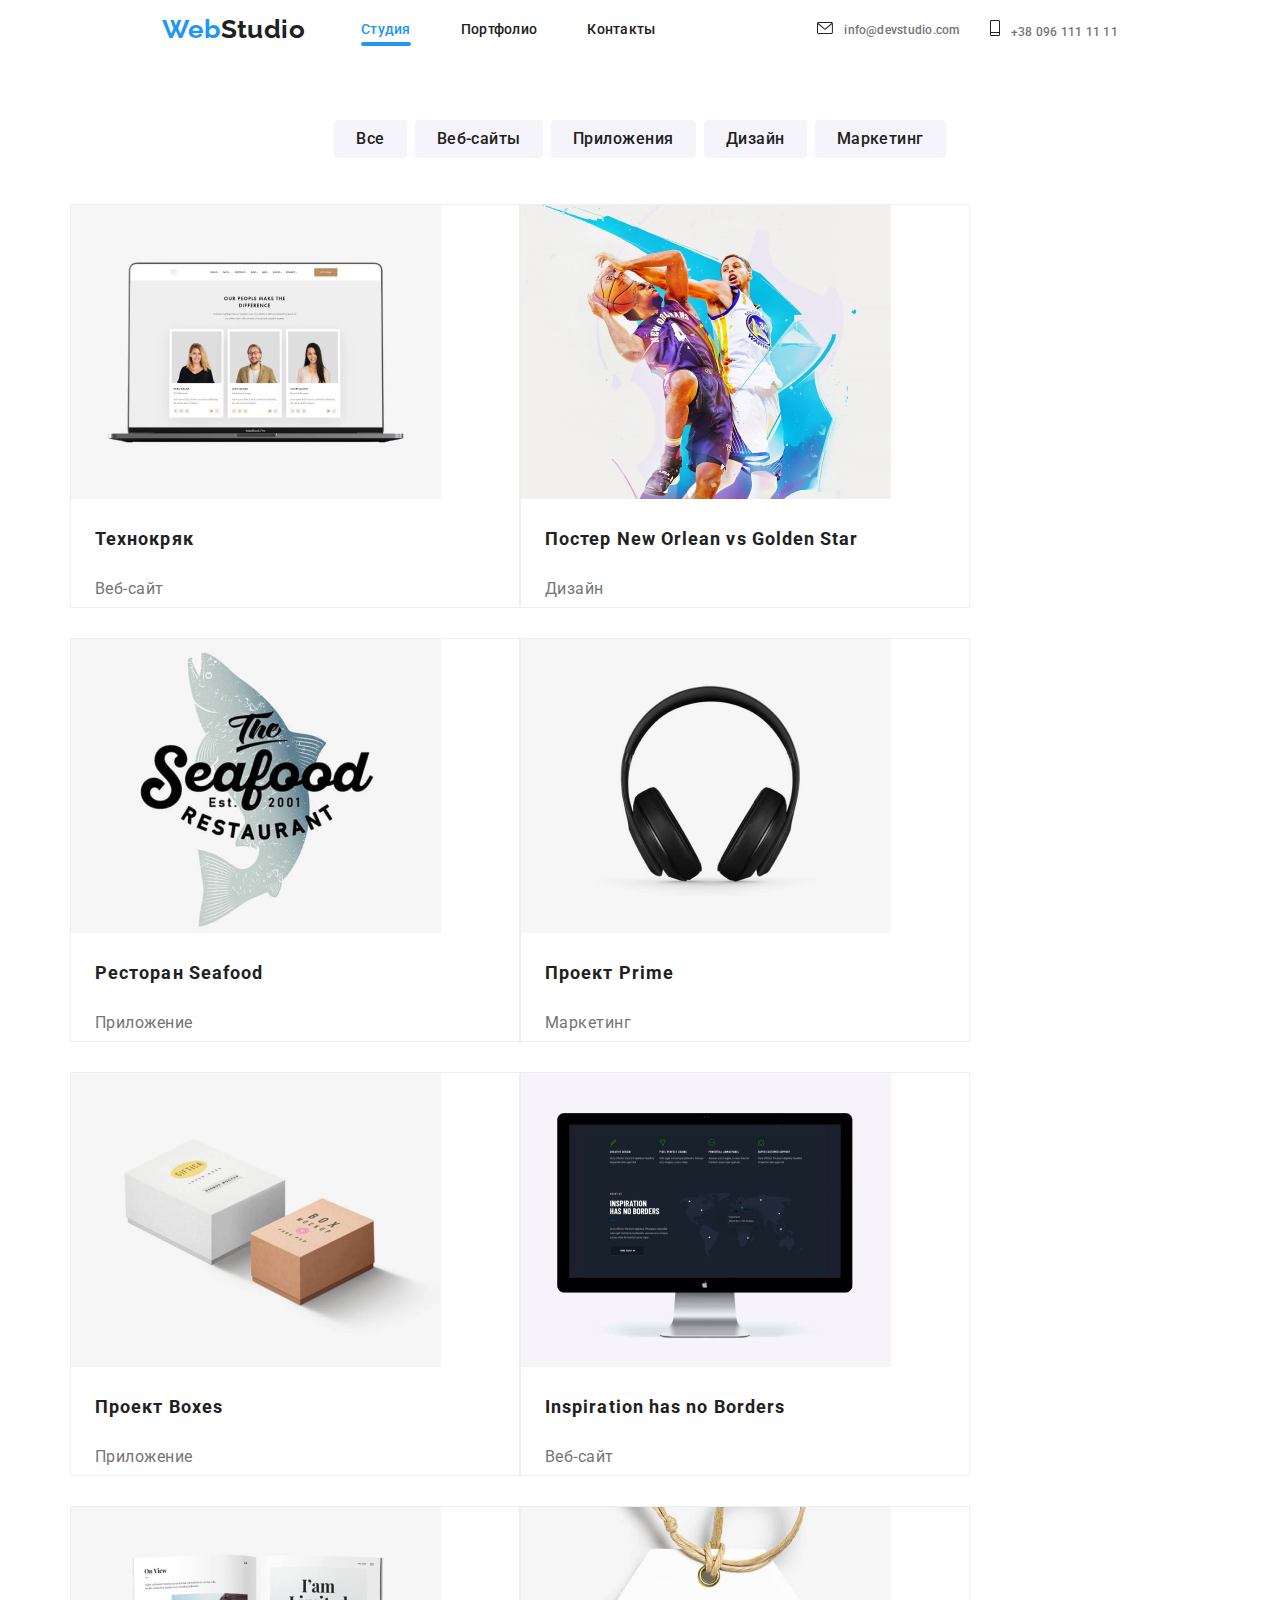
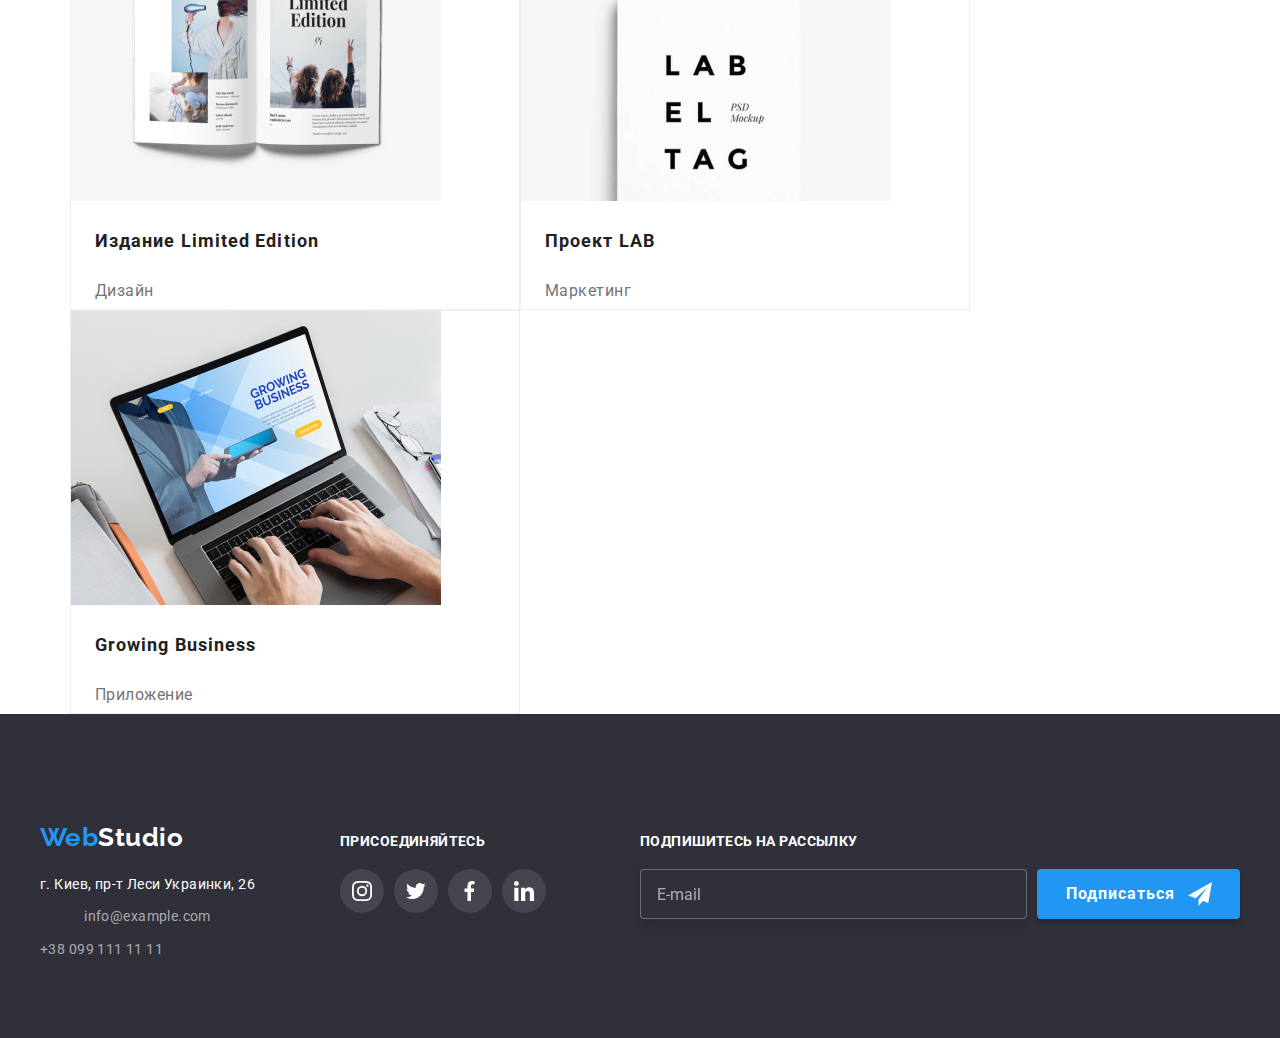
==== portfolio.html @ c0174390 "портф" ====
<!DOCTYPE html>
<html lang="ru">
  <head>
    <meta charset="UTF-8" />
    <meta name="viewport" content="width=device-width, initial-scale=1.0" />
    <link
      href="https://fonts.googleapis.com/css2?family=Raleway:wght@400;700&family=Roboto:wght@400;500;700;900&display=swap"
      rel="stylesheet"
    />
    <link
      rel="stylesheet"
      href="https://cdnjs.cloudflare.com/ajax/libs/modern-normalize/1.0.0/modern-normalize.min.css"
      integrity="sha512-ISS7cAi1PEhQ8jnbJpJZMd29NlhNj4AWYyLOSp2CE/CsHxTCu+r+t0D2yoJudVrd0/8fTVPUVDzY5Tvli75u/g=="
      crossorigin="anonymous"
    />
   
    <title>Document</title>
    <link rel="stylesheet" href="https://cdnjs.cloudflare.com/ajax/libs/modern-normalize/1.0.0/modern-normalize.min.css">
    <link rel="stylesheet" href="./sass/main.css">
  </head>

  <body class="body">
    <header class="page-header">
      
         <a href="./index.html" class="logo"
              ><span class="blue">Web</span>Studio</a
            >
            <button
      type="button"
      class="burger-btn"
      aria-expanded="false"
     aria-controls="menu-container"
      data-menu-button
    >
      <svg
        class="burger-btn"
        width="40"
        height="40"
        aria-label="Переключатель мобильного меню"
      >
        <use class="mini-cross" width="19" height="19" href="./images/symbol-defs33.svg#icon-close_24px"></use>
        <use class="mini-menu" href="./images/symbol-defs33.svg#icon-menu_40px"></use>
      </svg>
    </button>
            <div class="menu-container" id="menu-container" data-menu>
          <nav class="main-nav">
           
            <ul class="site-nav list">
              <li class="item">
                <a href="./index.html" class="current">Студия</a>
              </li>
              <li class="item">
                <a href="./portfolio.html">Портфолио</a>
              </li>
              <li class="item">
                <a href="#">Контакты</a>
              </li>
            </ul>
         

          


          </nav>
            <div class="contacts">
              <a href="mailto:info@devstudio.com" class="envelope-link">
                <svg width="16" height="12" class="envelope-picture">
                  <use
                    href="./images/symbol-defs.svg#icon-envelopehover--"
                  ></use>
                </svg>
                info@devstudio.com
              </a>

              <a href="tel:+380961111111" class="phone-link">
                <svg width="10" height="16" class="phone-picture">
                  <use href="./images/symbol-defs.svg#icon-Vector"></use>
                </svg>
                +38 096 111 11 11</a>
            
         
        </div>
      
     
    </header>


    <main>
      <section class="menu container">
        
          <ul class="filter-list">
            <li class="filter-item">
              <button class="button-p">Все</button>
            </li>
            <li class="filter-item">
              <button class="button-p">Веб-сайты</button>
            </li>
            <li class="filter-item">
              <button class="button-p">Приложения</button>
            </li>
            <li class="filter-item">
              <button class="button-p">Дизайн</button>
            </li>
            <li class="filter-item">
              <button class="button-p">Маркетинг</button>
            </li>
          </ul>

          <ul class="list">
            <li class="flex-element">
           
            

              <a href="#" class="posters" >

                <div class="thumb">
                  
                  <img
                  src="./images/img11.jpg"
                  alt="Ноутбук"
                  width="370"
                  height="294" >
              


                    <p class="tehno-text">Технокряк это современная площадка распространения коронавируса. Компании используют эту платформу для цифрового шпионажа и атак на защищённые сервера конкурентов.
                  </p>

               </div>

                <h3 class="names">Технокряк</h3>
                <p class="text">Веб-сайт</p>
              </a>
            </li>
      
            <li class="flex-element">
              <a href="#" class="posters"
                ><div class="thumb">
                  
                  <img
                  src="./images/img(2).jpg"
                  alt="Ноутбук"
                  width="370"
                  height="294" >
              


                    <p class="tehno-text">Технокряк это современная площадка распространения коронавируса. Компании используют эту платформу для цифрового шпионажа и атак на защищённые сервера конкурентов.
                  </p>

               </div>

                <h3 class="names">Постер New Orlean vs Golden Star</h3>
                <p class="text">Дизайн</p></a
              >
            </li>

            <li class="flex-element">
              <a href="#" class="posters"
                ><div class="thumb">
                  
                  <img
                  src="./images/img(1).jpg"
                  alt="Ноутбук"
                  width="370"
                  height="294" >
              


                    <p class="tehno-text">Технокряк это современная площадка распространения коронавируса. Компании используют эту платформу для цифрового шпионажа и атак на защищённые сервера конкурентов.
                  </p>

               </div>
                <h3 class="names">Ресторан Seafood</h3>
                <p class="text">Приложение</p></a
              >
            </li>

            <li class="flex-element">
              <a href="#" class="posters"
                ><div class="thumb">
                  
                  <img
                  src="./images/img(3).jpg"
                  alt="Ноутбук"
                  width="370"
                  height="294" >
              


                    <p class="tehno-text">Технокряк это современная площадка распространения коронавируса. Компании используют эту платформу для цифрового шпионажа и атак на защищённые сервера конкурентов.
                  </p>

               </div>
                <h3 class="names">Проект Prime</h3>
                <p class="text">Маркетинг</p></a
              >
            </li>

            <li class="flex-element">
              <a href="#" class="posters"
                ><div class="thumb">
                  
                  <img
                  src="./images/img(4).jpg"
                  alt="Ноутбук"
                  width="370"
                  height="294" >
              


                    <p class="tehno-text">Технокряк это современная площадка распространения коронавируса. Компании используют эту платформу для цифрового шпионажа и атак на защищённые сервера конкурентов.
                  </p>

               </div>
                <h3 class="names">Проект Boxes</h3>
                <p class="text">Приложение</p></a
              >
            </li>

            <li class="flex-element">
              <a href="#" class="posters"
                ><div class="thumb">
                  
                  <img
                  src="./images/img(5).jpg"
                  alt="Ноутбук"
                  width="370"
                  height="294" >
              


                    <p class="tehno-text">Технокряк это современная площадка распространения коронавируса. Компании используют эту платформу для цифрового шпионажа и атак на защищённые сервера конкурентов.
                  </p>

               </div>
                <h3 class="names">Inspiration has no Borders</h3>
                <p class="text">Веб-сайт</p></a
              >
            </li>

            <li class="flex-element">
              <a href="#" class="posters"
                ><div class="thumb">
                  
                  <img
                  src="./images/img(6).jpg"
                  alt="Ноутбук"
                  width="370"
                  height="294" >
              


                    <p class="tehno-text">Технокряк это современная площадка распространения коронавируса. Компании используют эту платформу для цифрового шпионажа и атак на защищённые сервера конкурентов.
                  </p>

               </div>
                <h3 class="names">Издание Limited Edition</h3>
                <p class="text">Дизайн</p></a
              >
            </li>

            <li class="flex-element">
              <a href="#" class="posters"
                ><div class="thumb">
                  
                  <img
                  src="./images/img(7).jpg"
                  alt="Ноутбук"
                  width="370"
                  height="294" >
              


                    <p class="tehno-text">Технокряк это современная площадка распространения коронавируса. Компании используют эту платформу для цифрового шпионажа и атак на защищённые сервера конкурентов.
                  </p>

               </div>
                <h3 class="names">Проект LAB</h3>
                <p class="text">Маркетинг</p></a
              >
            </li>

            <li class="flex-element">
              <a href="#" class="posters">
                <div class="thumb">
                  
                  <img
                  src="./images/img(8).jpg"
                  alt="Ноутбук"
                  width="370"
                  height="294" >
              


                    <p class="tehno-text">Технокряк это современная площадка распространения коронавируса. Компании используют эту платформу для цифрового шпионажа и атак на защищённые сервера конкурентов.
                  </p>

               </div>
                <h3 class="names">Growing Business</h3>
                <p class="text">Приложение</p></a
              >
            </li>
          </ul>
       
      </section>
     
    </main>

    <footer class="footer">
      <div class="container-footer">
        <div class="kolonky">
          <div class="footer-box">
            <a href="./index.html" class="logo-footer"
              ><span class="blue">Web</span
              ><span class="white">Studio</span></a
            >
            <address class="address">
              <ul class="footer-list">
                <li>
                  <a href="#" class="link-a">г. Киев, пр-т Леси Украинки, 26</a>
                </li>
                <li>
                  <a href="mailto:info@example.com" class="link"
                    >info@example.com</a
                  >
                </li>
                <li>
                  <a href="tel:+380991111111" class="footer-link"
                    >+38 099 111 11 11</a
                  >
                </li>
              </ul>
            </address>
          </div>
          <div class="spysok">
            <h3 class="footer-title">присоединяйтесь</h3>
            <ul class="footer-media-list">
              <li class="footer-social">
                <a href="#" class="footer-social-link"
                  ><svg width="20" height="20" class="footer-media-picture">
                    <use
                      href="./images/symbol-defs.svg#icon-instagram2"
                    ></use></svg
                ></a>
              </li>
              <li class="footer-social">
                <a href="#" class="footer-social-link"
                  ><svg width="20" height="20" class="footer-media-picture">
                    <use
                      href="./images/symbol-defs.svg#icon-Vector5"
                    ></use></svg
                ></a>
              </li>
              <li class="footer-social">
                <a href="#" class="footer-social-link"
                  ><svg width="20" height="20" class="footer-media-picture">
                    <use
                      href="./images/symbol-defs.svg#icon-Vector4"
                    ></use></svg
                ></a>
              </li>
              <li class="footer-social">
                <a href="#" class="footer-social-link"
                  ><svg width="20" height="20" class="footer-media-picture">
                    <use
                      href="./images/symbol-defs.svg#icon-linkedin1"
                    ></use></svg
                ></a>
              </li>
            </ul>
          </div>

          <div class="third-col">
            <h3 class="footer-form-title">Подпишитесь на рассылку</h3>
            <form class="footer-form">
              <div class="footer-f">
                <label for="mail"></label>
                <input
                  type="email"
                  name="mail"
                  id="mail"
                  placeholder="E-mail"
                />
                <button class="footer-btn" type="submit">Подписаться
                <svg width="24" height="24" class="footer-icon">
                  <use href="./images/symbol-defs (1).svg#icon-icon-send"></use>
                </svg></button>
              </div>
            </div>
            </form>
          </div>
        </div>
      </div>
    </footer>
  </body>
</html>
---- sass/main.css ----
* {
  -webkit-box-sizing: border-box;
          box-sizing: border-box;
}

body {
  background-color: #ffffff;
  color: #212121;
  font-family: Roboto, sans-serif;
  letter-spacing: 0.03em;
}

body .modal-open {
  overflow: hidden;
}

.container {
  padding-left: 15px;
  padding-right: 15px;
  margin-left: auto;
  margin-right: auto;
}

@media screen and (min-width: 480px) {
  .container {
    width: 480px;
  }
}

@media screen and (min-width: 768px) {
  .container {
    width: 768px;
  }
}

@media screen and (min-width: 1200px) {
  .container {
    width: 1200px;
  }
}

.page-header {
  position: relative;
  display: -webkit-box;
  display: -ms-flexbox;
  display: flex;
  -webkit-box-orient: horizontal;
  -webkit-box-direction: normal;
      -ms-flex-direction: row;
          flex-direction: row;
  -webkit-box-align: center;
      -ms-flex-align: center;
          align-items: center;
  -webkit-box-pack: justify;
      -ms-flex-pack: justify;
          justify-content: space-between;
  width: 100%;
  height: 60px;
  background: #ffffff;
  padding-left: 15px;
  padding-right: 15px;
}

@media (min-width: 1200px) {
  .page-header {
    -webkit-box-pack: center;
        -ms-flex-pack: center;
            justify-content: center;
  }
}

.page-header .logo {
  font-family: Raleway, sans-serif;
  font-style: normal;
  font-weight: 700;
  font-size: 26px;
  line-height: 1.2;
  color: #212121;
  text-decoration: none;
}

.page-header .logo .blue {
  color: #2196f3;
}

.page-header .logo .white {
  color: #212121;
}

.page-header .burger-btn {
  border: none;
  background: transparent;
}

.page-header .burger-btn:hover, .page-header .burger-btn:focus {
  fill: #2196f3;
}

.page-header .burger-btn .mini-cross {
  display: none;
}

.page-header .burger-btn.is-open .mini-cross {
  display: -webkit-box;
  display: -ms-flexbox;
  display: flex;
  -webkit-box-align: center;
      -ms-flex-align: center;
          align-items: center;
  -webkit-box-pack: center;
      -ms-flex-pack: center;
          justify-content: center;
}

.page-header .burger-btn.is-open .mini-menu {
  display: none;
}

@media (min-width: 768px) {
  .page-header .burger-btn {
    display: none;
  }
}

.hero {
  width: 100%;
  height: 400px;
  display: -webkit-box;
  display: -ms-flexbox;
  display: flex;
  -webkit-box-orient: vertical;
  -webkit-box-direction: normal;
      -ms-flex-direction: column;
          flex-direction: column;
  -webkit-box-align: center;
      -ms-flex-align: center;
          align-items: center;
  -webkit-box-pack: center;
      -ms-flex-pack: center;
          justify-content: center;
  background-size: cover;
  background-position: center;
  background-image: -webkit-gradient(linear, left top, right top, from(rgba(47, 48, 58, 0.4)), to(rgba(47, 48, 58, 0.4))), url(../images/Headerimg.jpg);
  background-image: linear-gradient(to right, rgba(47, 48, 58, 0.4), rgba(47, 48, 58, 0.4)), url(../images/Headerimg.jpg);
  background-repeat: no-repeat;
}

@media (min-width: 768px) {
  .hero {
    background-image: -webkit-gradient(linear, left top, right top, from(rgba(47, 48, 58, 0.4)), to(rgba(47, 48, 58, 0.4))), url(../images/Hero_tublet.jpg);
    background-image: linear-gradient(to right, rgba(47, 48, 58, 0.4), rgba(47, 48, 58, 0.4)), url(../images/Hero_tublet.jpg);
  }
}

.hero-title {
  color: #ffffff;
  font-weight: 900;
  font-size: 26px;
  line-height: 1.6;
  text-align: center;
  letter-spacing: 0.06em;
  text-transform: uppercase;
  margin-top: 0;
  margin-bottom: 30px;
}

.hero-button {
  color: #ffffff;
  background-color: #2196f3;
  width: 200px;
  height: 50px;
  border-radius: 4px;
  -webkit-box-shadow: 0px 4px 4px rgba(0, 0, 0, 0.15);
          box-shadow: 0px 4px 4px rgba(0, 0, 0, 0.15);
  border-color: #2196f3;
}

.feachers {
  display: -webkit-box;
  display: -ms-flexbox;
  display: flex;
  -webkit-box-orient: vertical;
  -webkit-box-direction: normal;
      -ms-flex-direction: column;
          flex-direction: column;
  -webkit-box-align: center;
      -ms-flex-align: center;
          align-items: center;
  width: 100%;
}

@media (min-width: 1200px) {
  .feachers {
    margin-top: 0;
    margin-bottom: 0;
    padding-top: 94px;
    padding-bottom: 0;
  }
}

.feacher-list {
  list-style: none;
  padding: 0;
}

@media (min-width: 768px) {
  .feacher-list {
    display: -webkit-box;
    display: -ms-flexbox;
    display: flex;
    -ms-flex-wrap: wrap;
        flex-wrap: wrap;
    -webkit-box-orient: horizontal;
    -webkit-box-direction: normal;
        -ms-flex-direction: row;
            flex-direction: row;
    -webkit-box-pack: center;
        -ms-flex-pack: center;
            justify-content: center;
  }
}

@media (min-width: 1200px) {
  .feacher-list {
    display: -webkit-box;
    display: -ms-flexbox;
    display: flex;
    padding: 0;
    margin: 0;
  }
}

.feacher-list-item {
  display: -webkit-box;
  display: -ms-flexbox;
  display: flex;
  -webkit-box-orient: vertical;
  -webkit-box-direction: normal;
      -ms-flex-direction: column;
          flex-direction: column;
  -webkit-box-align: center;
      -ms-flex-align: center;
          align-items: center;
}

@media (min-width: 768px) {
  .feacher-list-item {
    width: 354px;
  }
  .feacher-list-item:nth-child(2n + 1) {
    margin-right: 30px;
  }
}

@media (min-width: 768px) and (min-width: 1200px) {
  .feacher-list-item {
    width: 270px;
  }
  .feacher-list-item:not(:last-child) {
    margin-right: 30px;
  }
}

.feacher-title {
  font-style: normal;
  font-weight: bold;
  font-size: 14px;
  line-height: 16px;
  text-align: center;
  letter-spacing: 0.03em;
  text-transform: uppercase;
  color: #212121;
  margin: 0;
  text-align: center;
}

@media (min-width: 1200px) {
  .feacher-title {
    text-align: left;
  }
}

.feacher-text {
  font-family: Roboto;
  font-style: normal;
  font-weight: normal;
  font-size: 14px;
  line-height: 1.7;
  letter-spacing: 0.03em;
  color: #757575;
}

.vectors {
  display: -webkit-box;
  display: -ms-flexbox;
  display: flex;
  -webkit-box-align: center;
      -ms-flex-align: center;
          align-items: center;
  -webkit-box-pack: center;
      -ms-flex-pack: center;
          justify-content: center;
  width: 100%;
  height: 120px;
  margin-bottom: 30px;
  background: #f5f4fa;
  border-radius: 4px;
}

@media (min-width: 768px) {
  .vectors {
    width: 354px;
    height: 120px;
  }
}

@media (min-width: 768px) and (min-width: 1200px) {
  .vectors {
    width: 270px;
    height: 120px;
    display: -webkit-box;
    display: -ms-flexbox;
    display: flex;
    -webkit-box-pack: center;
        -ms-flex-pack: center;
            justify-content: center;
    -webkit-box-align: center;
        -ms-flex-align: center;
            align-items: center;
  }
}

.team {
  display: -webkit-box;
  display: -ms-flexbox;
  display: flex;
  -webkit-box-orient: vertical;
  -webkit-box-direction: normal;
      -ms-flex-direction: column;
          flex-direction: column;
  -webkit-box-align: center;
      -ms-flex-align: center;
          align-items: center;
  padding-top: 94px;
  padding-bottom: 94px;
  background-color: #f5f4fa;
  text-align: center;
  width: 100%;
}

.team .team-title {
  font-style: normal;
  font-weight: bold;
  font-size: 28px;
  line-height: 1.2;
  text-align: center;
  letter-spacing: 0.03em;
  color: #212121;
}

.team .photo {
  display: -webkit-box;
  display: -ms-flexbox;
  display: flex;
  -webkit-box-orient: vertical;
  -webkit-box-direction: normal;
      -ms-flex-direction: column;
          flex-direction: column;
  -webkit-box-align: center;
      -ms-flex-align: center;
          align-items: center;
  list-style: none;
  margin: 0;
  padding: 0;
}

@media (min-width: 768px) {
  .team .photo {
    display: -webkit-box;
    display: -ms-flexbox;
    display: flex;
    -ms-flex-wrap: wrap;
        flex-wrap: wrap;
    -webkit-box-orient: horizontal;
    -webkit-box-direction: normal;
        -ms-flex-direction: row;
            flex-direction: row;
    -webkit-box-pack: justify;
        -ms-flex-pack: justify;
            justify-content: space-between;
    -webkit-box-align: start;
        -ms-flex-align: start;
            align-items: flex-start;
  }
}

.team .team-item {
  width: 100%;
  border-radius: 0px 0px 4px 4px;
  -webkit-box-shadow: 0px 1px 3px rgba(0, 0, 0, 0.12), 0px 1px 1px rgba(0, 0, 0, 0.14), 0px 2px 1px rgba(0, 0, 0, 0.2);
          box-shadow: 0px 1px 3px rgba(0, 0, 0, 0.12), 0px 1px 1px rgba(0, 0, 0, 0.14), 0px 2px 1px rgba(0, 0, 0, 0.2);
  background: #ffffff;
}

@media (min-width: 768px) {
  .team .team-item {
    width: 354px;
    height: 536px;
  }
}

@media (min-width: 1200px) {
  .team .team-item {
    width: 270px;
    height: 428px;
  }
  .team .team-item:not(:last-child) {
    margin-right: 30px;
  }
}

.team .team-item:not(:last-child) {
  margin-bottom: 30px;
}

.team .people {
  width: 100%;
}

@media (min-width: 768px) {
  .team .people {
    width: 354px;
    height: 374px;
  }
}

@media (min-width: 1200px) {
  .team .people {
    width: 270px;
    height: 260px;
  }
}

.team .name-title {
  font-style: normal;
  font-weight: 500;
  font-size: 16px;
  line-height: 1.2;
  text-align: center;
  letter-spacing: 0.03em;
  color: #212121;
}

.team .name-text {
  font-style: normal;
  font-weight: 400;
  font-size: 16px;
  line-height: 1.2;
  text-align: center;
  letter-spacing: 0.03em;
  color: #757575;
}

.team .media-list {
  margin: 0;
  padding: 0;
  list-style: none;
  display: -webkit-box;
  display: -ms-flexbox;
  display: flex;
  -webkit-box-pack: center;
      -ms-flex-pack: center;
          justify-content: center;
  -webkit-box-align: center;
      -ms-flex-align: center;
          align-items: center;
}

.team .media-list .social {
  margin-bottom: 24px;
  -webkit-transition: fill 250ms cubic-bezier(0.4, 0, 0.2, 1);
  transition: fill 250ms cubic-bezier(0.4, 0, 0.2, 1);
  fill: #afb1b8;
}

.team .media-list .social:not(:last-child) {
  margin-right: 10px;
}

.team .media-list .social:hover {
  fill: #2196f3;
}

.team .media-list .footer-social:hover .footer-social-link {
  background: #2196f3;
}

.team .media-list .social:hover .social-link {
  background: #2196f3;
}

.team .media-list .social-link {
  display: -webkit-box;
  display: -ms-flexbox;
  display: flex;
  -webkit-box-pack: center;
      -ms-flex-pack: center;
          justify-content: center;
  -webkit-box-align: center;
      -ms-flex-align: center;
          align-items: center;
  width: 44px;
  height: 44px;
  border-radius: 50%;
  -webkit-transition: color 250ms cubic-bezier(0.4, 0, 0.2, 1);
  transition: color 250ms cubic-bezier(0.4, 0, 0.2, 1);
}

.team .media-list .media-picture {
  fill: #afb1b8;
}

.team .media-list .media-picture:hover {
  fill: #ffffff;
}

.work {
  display: none;
}

@media (min-width: 1200px) {
  .work {
    display: -webkit-box;
    display: -ms-flexbox;
    display: flex;
    -webkit-box-align: center;
        -ms-flex-align: center;
            align-items: center;
    -webkit-box-pack: center;
        -ms-flex-pack: center;
            justify-content: center;
    background: #ffffff;
    margin-top: 0;
    margin-bottom: 0;
    padding-top: 94px;
    padding-bottom: 94px;
  }
}

.work .work-title,
.work .team-title {
  color: #212121;
}

.work .container-work {
  width: 1200px;
  margin-left: auto;
  margin-right: auto;
  padding-right: 15px;
  padding-left: 15px;
}

.work .work-title {
  color: #212121;
  font-family: Roboto;
  font-style: 400;
  font-weight: 700;
  font-size: 36px;
  line-height: 1.2;
  text-align: center;
  letter-spacing: 0.03em;
  margin-top: 0;
  margin-bottom: 50px;
}

.work .work-list {
  display: -webkit-box;
  display: -ms-flexbox;
  display: flex;
  list-style: none;
  margin-top: 0;
  margin-bottom: 0;
  padding: 0;
}

.work .work-picture {
  margin: 0;
}

.work .work-item:not(:last-child) {
  margin-right: 30px;
}

.work .work-list img {
  display: block;
}

.work .work-thumb {
  position: relative;
}

.work .work-text {
  position: absolute;
  width: 370px;
  height: 70px;
  margin: 0;
  padding-top: 27px;
  padding-bottom: 27px;
  padding-left: 82px;
  padding-right: 82px;
  font-family: Roboto;
  font-style: 400;
  font-weight: 700;
  font-size: 14px;
  line-height: 1.1;
  text-align: center;
  letter-spacing: 0.03em;
  text-transform: uppercase;
  color: #ffffff;
  background-color: rgba(47, 48, 58, 0.8);
  -webkit-transform: translateY(-100%);
          transform: translateY(-100%);
}

.customers {
  width: 100%;
  background-color: #ffffff;
}

.customers .customers-title {
  font-style: normal;
  font-weight: 700;
  font-size: 28px;
  line-height: 1.2;
  text-align: center;
  letter-spacing: 0.03em;
  color: #212121;
  margin-top: 60px;
  margin-bottom: 30px;
}

.customers .customers-list {
  display: -webkit-box;
  display: -ms-flexbox;
  display: flex;
  -webkit-box-orient: horizontal;
  -webkit-box-direction: normal;
      -ms-flex-direction: row;
          flex-direction: row;
  -ms-flex-wrap: wrap;
      flex-wrap: wrap;
  -webkit-box-align: center;
      -ms-flex-align: center;
          align-items: center;
  -webkit-box-pack: justify;
      -ms-flex-pack: justify;
          justify-content: space-between;
  list-style: none;
  padding: 0;
}

@media (min-width: 1200px) {
  .customers .customers-list {
    -webkit-box-pack: center;
        -ms-flex-pack: center;
            justify-content: center;
  }
}

.customers .customers-item {
  display: -webkit-box;
  display: -ms-flexbox;
  display: flex;
  -webkit-box-align: center;
      -ms-flex-align: center;
          align-items: center;
  -webkit-box-pack: center;
      -ms-flex-pack: center;
          justify-content: center;
  width: 48%;
  height: 90px;
  border: 1px solid #afb1b8;
  -webkit-box-sizing: border-box;
          box-sizing: border-box;
  border-radius: 4px;
  -webkit-transition: color 250ms cubic-bezier(0.4, 0, 0.2, 1);
  transition: color 250ms cubic-bezier(0.4, 0, 0.2, 1);
  margin-bottom: 30px;
}

.customers .customers-item .picture {
  fill: #afb1b8;
}

@media (min-width: 768px) {
  .customers .customers-item {
    width: 32%;
  }
}

@media (min-width: 1200px) {
  .customers .customers-item {
    width: 170px;
    height: 90px;
  }
  .customers .customers-item:not(:last-child) {
    margin-right: 30px;
  }
}

.customers .customers-item:hover {
  border: 1px solid #2196f3;
}

.customers .customers-item:hover svg,
.customers .customers-item:focus svg {
  fill: #2196f3;
}

.footer {
  width: 100%;
  background: #2f303a;
  padding: 60px 15px 60px 15px;
}

@media (min-width: 768px) {
  .footer .kolonky {
    display: -webkit-box;
    display: -ms-flexbox;
    display: flex;
    -webkit-box-orient: horizontal;
    -webkit-box-direction: normal;
        -ms-flex-direction: row;
            flex-direction: row;
    -ms-flex-wrap: wrap;
        flex-wrap: wrap;
    -webkit-box-align: center;
        -ms-flex-align: center;
            align-items: center;
    -webkit-box-pack: center;
        -ms-flex-pack: center;
            justify-content: center;
  }
}

@media (min-width: 1200px) {
  .footer .kolonky {
    display: -webkit-box;
    display: -ms-flexbox;
    display: flex;
    max-width: 1200px;
    -webkit-box-align: baseline;
        -ms-flex-align: baseline;
            align-items: baseline;
    margin: 0 auto;
  }
}

.footer .footer-box {
  display: -webkit-box;
  display: -ms-flexbox;
  display: flex;
  -webkit-box-orient: vertical;
  -webkit-box-direction: normal;
      -ms-flex-direction: column;
          flex-direction: column;
  -webkit-box-align: center;
      -ms-flex-align: center;
          align-items: center;
  -webkit-box-pack: center;
      -ms-flex-pack: center;
          justify-content: center;
}

@media (min-width: 768px) {
  .footer .footer-box {
    width: 50%;
  }
}

@media (min-width: 1200px) {
  .footer .footer-box {
    width: 25%;
    -webkit-box-align: start;
        -ms-flex-align: start;
            align-items: flex-start;
  }
}

.footer .logo-footer {
  font-family: Raleway, sans-serif;
  font-style: normal;
  font-weight: 700;
  font-size: 26px;
  line-height: 1.2;
  color: #212121;
  text-decoration: none;
  margin-top: 0;
  margin-bottom: 20px;
}

.footer .logo-footer .blue {
  color: #2196f3;
}

.footer .logo-footer .white {
  color: #ffffff;
}

.footer .address {
  display: inline-block;
  font-style: normal;
  list-style: none;
  text-decoration: none;
  -webkit-transition: color 250ms cubic-bezier(0.4, 0, 0.2, 1);
  transition: color 250ms cubic-bezier(0.4, 0, 0.2, 1);
}

.footer .address:hover, .footer .address:focus {
  color: #2196f3;
}

.footer .footer-list {
  list-style: none;
  font-style: normal;
  text-align: center;
  padding: 0;
  margin: 0;
}

@media (min-width: 1200px) {
  .footer .footer-list li {
    text-align: left;
  }
}

.footer .footer-link {
  list-style: none;
  font-style: normal;
  margin-top: 0;
  margin-top: 0;
  font-style: normal;
  font-weight: 400;
  font-size: 14px;
  line-height: 1.7;
  letter-spacing: 0.03em;
  color: rgba(255, 255, 255, 0.6);
  text-decoration: none;
  margin-bottom: 8px;
  -webkit-transition: 250ms cubic-bezier(0.4, 0, 0.2, 1);
  transition: 250ms cubic-bezier(0.4, 0, 0.2, 1);
}

.footer .footer-link:hover, .footer .footer-link:focus {
  color: #2196f3;
}

.footer .link-a {
  font-style: normal;
  font-weight: 400;
  font-size: 14px;
  line-height: 1.7;
  text-align: center;
  letter-spacing: 0.03em;
  color: #ffffff;
  text-decoration: none;
  margin-bottom: 8px;
}

.footer .link-a:hover, .footer .link-a:focus {
  color: #2196f3;
}

.footer .link {
  font-style: normal;
  font-weight: 400;
  font-size: 14px;
  line-height: 1.7;
  text-align: center;
  letter-spacing: 0.03em;
  color: rgba(255, 255, 255, 0.6);
  text-decoration: none;
}

.footer .link:hover, .footer .link:focus {
  color: #2196f3;
}

.footer .spysok {
  display: -webkit-box;
  display: -ms-flexbox;
  display: flex;
  -webkit-box-orient: vertical;
  -webkit-box-direction: normal;
      -ms-flex-direction: column;
          flex-direction: column;
  -webkit-box-align: center;
      -ms-flex-align: center;
          align-items: center;
  -webkit-box-pack: center;
      -ms-flex-pack: center;
          justify-content: center;
  width: 100%;
}

@media (min-width: 768px) {
  .footer .spysok {
    width: 50%;
    margin-bottom: 65px;
  }
}

@media (min-width: 1200px) {
  .footer .spysok {
    width: 25%;
    -webkit-box-align: start;
        -ms-flex-align: start;
            align-items: flex-start;
  }
}

@media (min-width: 1200px) {
  .footer .third-col {
    width: 50%;
  }
}

.footer .footer-title {
  font-style: normal;
  font-weight: 700;
  font-size: 14px;
  line-height: 1.1;
  text-align: center;
  letter-spacing: 0.03em;
  text-transform: uppercase;
  color: #ffffff;
  margin-top: 60px;
  margin-bottom: 20px;
}

.footer .footer-media-list {
  margin: 0;
  padding: 0;
  list-style: none;
  display: -webkit-box;
  display: -ms-flexbox;
  display: flex;
  -webkit-box-pack: center;
      -ms-flex-pack: center;
          justify-content: center;
  -webkit-box-align: center;
      -ms-flex-align: center;
          align-items: center;
}

.footer .footer-social-link {
  display: -webkit-box;
  display: -ms-flexbox;
  display: flex;
  -webkit-box-pack: center;
      -ms-flex-pack: center;
          justify-content: center;
  -webkit-box-align: center;
      -ms-flex-align: center;
          align-items: center;
  width: 44px;
  height: 44px;
  border-radius: 50%;
  background: rgba(255, 255, 255, 0.1);
}

.footer .footer-social:hover svg,
.footer .footer-social:focus svg {
  fill: #ffffff;
}

.footer .footer-social:hover .footer-social-link {
  background: #2196f3;
}

.footer .footer-social:not(:last-child) {
  margin-right: 10px;
  -webkit-transition: fill 250ms cubic-bezier(0.4, 0, 0.2, 1);
  transition: fill 250ms cubic-bezier(0.4, 0, 0.2, 1);
}

.footer .footer-media-picture {
  fill: #ffffff;
}

.footer .footer-form-title {
  margin-top: 60px;
  margin-bottom: 20px;
  text-align: center;
  font-family: Roboto;
  font-style: 400;
  font-weight: 700;
  font-size: 14px;
  line-height: 1.1;
  letter-spacing: 0.03em;
  text-transform: uppercase;
  color: #ffffff;
}

@media (min-width: 1200px) {
  .footer .footer-form-title {
    text-align: left;
  }
}

.footer .form {
  display: -webkit-box;
  display: -ms-flexbox;
  display: flex;
  -webkit-box-orient: vertical;
  -webkit-box-direction: normal;
      -ms-flex-direction: column;
          flex-direction: column;
  -webkit-box-align: center;
      -ms-flex-align: center;
          align-items: center;
  -webkit-box-pack: center;
      -ms-flex-pack: center;
          justify-content: center;
}

@media (min-width: 1200px) {
  .footer .footer-f {
    display: -webkit-box;
    display: -ms-flexbox;
    display: flex;
  }
}

.footer .footer-f input {
  width: 450px;
  height: 50px;
  margin-bottom: 20px;
  padding: 15px 16px;
  border: 1px solid rgba(255, 255, 255, 0.3);
  -webkit-box-sizing: border-box;
          box-sizing: border-box;
  -webkit-filter: drop-shadow(0px 4px 4px rgba(0, 0, 0, 0.15));
          filter: drop-shadow(0px 4px 4px rgba(0, 0, 0, 0.15));
  border-radius: 4px;
  background: #2f303a;
}

@media (min-width: 1200px) {
  .footer .footer-f input {
    margin-bottom: 0;
  }
}

.footer .footer-f input::-webkit-input-placeholder {
  color: rgba(255, 255, 255, 0.6);
}

.footer .footer-f input:-ms-input-placeholder {
  color: rgba(255, 255, 255, 0.6);
}

.footer .footer-f input::-ms-input-placeholder {
  color: rgba(255, 255, 255, 0.6);
}

.footer .footer-f input::placeholder {
  color: rgba(255, 255, 255, 0.6);
}

.footer .footer-btn {
  display: -webkit-box;
  display: -ms-flexbox;
  display: flex;
  -webkit-box-align: center;
      -ms-flex-align: center;
          align-items: center;
  font-family: Roboto;
  font-style: normal;
  font-weight: 700;
  font-size: 16px;
  line-height: 1.8;
  letter-spacing: 0.06em;
  padding: 10px 28px 10px 29px;
  margin: 0 auto;
  background: #2196f3;
  color: #ffffff;
  -webkit-box-shadow: 0px 4px 4px rgba(0, 0, 0, 0.15);
          box-shadow: 0px 4px 4px rgba(0, 0, 0, 0.15);
  border-radius: 4px;
  border: none;
}

@media (min-width: 1200px) {
  .footer .footer-btn {
    margin-left: 10px;
  }
}

.footer .footer-icon {
  margin-left: 13px;
  width: 24px;
  height: 24px;
  fill: #ffffff;
}

.backdrop {
  position: fixed;
  top: 0;
  left: 0;
  width: 100%;
  height: 100%;
  background-color: rgba(0, 0, 0, 0.2);
  opacity: 1;
  -webkit-transition: opacity 250ms cubic-bezier(0.4, 0, 0.2, 1);
  transition: opacity 250ms cubic-bezier(0.4, 0, 0.2, 1);
  overflow-y: scroll;
}

.backdrop.is-hidden {
  opacity: 0;
  pointer-events: none;
}

.backdrop.is-hidden .modal {
  -webkit-transform: translate(-50%, -50%) scale(0.5);
          transform: translate(-50%, -50%) scale(0.5);
}

.modal {
  position: absolute;
  top: 50%;
  left: 50%;
  -webkit-transform: translate(-50%, -50%) scale(1);
          transform: translate(-50%, -50%) scale(1);
  -webkit-transition: opacity 250ms cubic-bezier(0.4, 0, 0.2, 1);
  transition: opacity 250ms cubic-bezier(0.4, 0, 0.2, 1);
  width: 450px;
  height: 609px;
  background-color: white;
  -webkit-box-shadow: 0px 1px 3px rgba(0, 0, 0, 0.12), 0px 1px 1px rgba(0, 0, 0, 0.14), 0px 2px 1px rgba(0, 0, 0, 0.2);
          box-shadow: 0px 1px 3px rgba(0, 0, 0, 0.12), 0px 1px 1px rgba(0, 0, 0, 0.14), 0px 2px 1px rgba(0, 0, 0, 0.2);
  border-radius: 4px;
}

@media (min-width: 1200px) {
  .modal {
    width: 528px;
    height: 581px;
  }
}

.cross {
  fill: black;
  -webkit-transition: color 250ms cubic-bezier(0.4, 0, 0.2, 1);
  transition: color 250ms cubic-bezier(0.4, 0, 0.2, 1);
}

.close-btn {
  position: absolute;
  right: 0;
  -webkit-box-sizing: border-box;
          box-sizing: border-box;
  border: 1px solid rgba(0, 0, 0, 0.1);
  border-radius: 50%;
  background: #ffffff;
  width: 30px;
  height: 30px;
  margin-top: 8px;
  margin-right: 8px;
}

.close-btn:focus .cross {
  fill: #2196f3;
}

.form-title {
  margin-top: 0;
  margin-bottom: 12px;
  font-family: Roboto;
  font-style: 400;
  font-weight: 700;
  font-size: 20px;
  line-height: 1.1;
  text-align: center;
  letter-spacing: 0.03em;
  color: #212121;
}

.form {
  width: 100%;
  height: 100%;
  padding: 40px 40px;
  display: -webkit-box;
  display: -ms-flexbox;
  display: flex;
  -webkit-box-orient: vertical;
  -webkit-box-direction: normal;
      -ms-flex-direction: column;
          flex-direction: column;
  -webkit-box-pack: center;
      -ms-flex-pack: center;
          justify-content: center;
  -webkit-box-align: center;
      -ms-flex-align: center;
          align-items: center;
}

.form-field input {
  position: relative;
  display: -webkit-box;
  display: -ms-flexbox;
  display: flex;
  -webkit-box-orient: vertical;
  -webkit-box-direction: normal;
      -ms-flex-direction: column;
          flex-direction: column;
  width: 370px;
  height: 40px;
  border: 1px solid rgba(33, 33, 33, 0.2);
  -webkit-box-sizing: border-box;
          box-sizing: border-box;
  border-radius: 4px;
}

@media (min-width: 1200px) {
  .form-field input {
    width: 448px;
    height: 40px;
  }
}

.form-field:not(:last-child) {
  margin-bottom: 10px;
}

.form-field.check {
  margin: 0;
}

.form-field label {
  margin-bottom: 4px;
  font-family: Roboto;
  font-style: normal;
  font-weight: 400;
  font-size: 12px;
  line-height: 1.1;
  letter-spacing: 0.01em;
  color: #212121;
}

.form-field input::-webkit-input-placeholder {
  color: rgba(33, 33, 33, 0.2);
}

.form-field input:-ms-input-placeholder {
  color: rgba(33, 33, 33, 0.2);
}

.form-field input::-ms-input-placeholder {
  color: rgba(33, 33, 33, 0.2);
}

.form-field input::placeholder {
  color: rgba(33, 33, 33, 0.2);
}

.form-field input[type='checkbox'] {
  display: inline-block;
  width: 16px;
  height: 15px;
  margin-right: 8px;
  position: absolute;
  width: 1px;
  height: 1px;
  margin: -1px;
  border: 0;
  padding: 0;
  clip: rect(0 0 0 0);
  overflow: hidden;
}

.icon-check {
  display: inline-block;
  margin-right: 8px;
  width: 16px;
  height: 15px;
  background-image: url(../images/Vector21.svg);
}

.form-input[type='checkbox']:checked + .icon-check {
  background-image: url(../images/icon-check.svg);
}

.form-input {
  outline: none;
  -webkit-transition: color 250ms cubic-bezier(0.4, 0, 0.2, 1);
  transition: color 250ms cubic-bezier(0.4, 0, 0.2, 1);
}

.comment {
  outline: none;
}

.form-field {
  position: relative;
}

.form-input:focus {
  border-color: #2196f3;
}

.comment:focus {
  border-color: #2196f3;
}

.form-input:focus ~ .name-icon {
  fill: #2196f3;
}

.form-input:focus ~ .tel-icon {
  fill: #2196f3;
}

.form-input:focus ~ .mail-icon {
  fill: #2196f3;
}

.comment {
  padding: 12px 16px;
  width: 370px;
  height: 120px;
  margin-bottom: 20px;
  border: 1px solid rgba(33, 33, 33, 0.2);
  -webkit-box-sizing: border-box;
          box-sizing: border-box;
  border-radius: 4px;
  resize: none;
  -webkit-transition: color 250ms cubic-bezier(0.4, 0, 0.2, 1);
  transition: color 250ms cubic-bezier(0.4, 0, 0.2, 1);
}

@media (min-width: 1200px) {
  .comment {
    width: 448px;
    height: 120px;
  }
}

.form-label {
  font-family: Roboto;
  font-style: normal;
  font-weight: 400;
  font-size: 12px;
  line-height: 1.1;
  letter-spacing: 0.01em;
  color: #757575;
}

.form-field label.form-txt {
  font-style: normal;
  font-weight: normal;
  font-size: 12px;
  line-height: 1.2;
  letter-spacing: 0.03em;
  color: #757575;
}

.form-field label.form-txt {
  display: -webkit-box;
  display: -ms-flexbox;
  display: flex;
  -webkit-box-align: center;
      -ms-flex-align: center;
          align-items: center;
}

@media (min-width: 1200px) {
  .form-field label.form-txt {
    font-size: 14px;
    line-height: 1.7;
  }
}

.form-btn {
  padding: 10px 55px 10px 56px;
  margin-top: 30px;
  background: #2196f3;
  color: #ffffff;
  -webkit-box-shadow: 0px 4px 4px rgba(0, 0, 0, 0.15);
          box-shadow: 0px 4px 4px rgba(0, 0, 0, 0.15);
  border-radius: 4px;
  border: none;
}

.rools {
  font-style: normal;
  font-weight: 400;
  font-size: 12px;
  line-height: 1.2;
  letter-spacing: 0.03em;
  color: #2196f3;
}

@media (min-width: 1200px) {
  .rools {
    font-size: 14px;
    line-height: 1.7;
  }
}

.name-icon {
  position: absolute;
  margin-left: 15px;
  -webkit-transform: translateY(-190%);
          transform: translateY(-190%);
  fill: #212121;
  -webkit-transition: color 250ms cubic-bezier(0.4, 0, 0.2, 1);
  transition: color 250ms cubic-bezier(0.4, 0, 0.2, 1);
}

.tel-icon {
  position: absolute;
  margin-left: 14px;
  -webkit-transform: translateY(-190%);
          transform: translateY(-190%);
  fill: #212121;
  -webkit-transition: color 250ms cubic-bezier(0.4, 0, 0.2, 1);
  transition: color 250ms cubic-bezier(0.4, 0, 0.2, 1);
}

.mail-icon {
  position: absolute;
  margin-left: 14px;
  -webkit-transform: translateY(-190%);
          transform: translateY(-190%);
  fill: #212121;
  -webkit-transition: color 250ms cubic-bezier(0.4, 0, 0.2, 1);
  transition: color 250ms cubic-bezier(0.4, 0, 0.2, 1);
}

.menu-container {
  display: none;
}

@media (min-width: 768px) {
  .menu-container {
    display: -webkit-box;
    display: -ms-flexbox;
    display: flex;
  }
}

@media (min-width: 1200px) {
  .menu-container {
    width: 65%;
    -webkit-box-pack: justify;
        -ms-flex-pack: justify;
            justify-content: space-between;
  }
}

@media (min-width: 768px) {
  .menu-container .main-nav {
    display: -webkit-box;
    display: -ms-flexbox;
    display: flex;
    margin-right: 84px;
  }
}

@media (min-width: 1200px) {
  .menu-container .main-nav {
    margin-left: 5%;
  }
}

.menu-container.is-open {
  display: -webkit-box;
  display: -ms-flexbox;
  display: flex;
  width: 100%;
  height: 453px;
  background: #ffffff;
  display: flex;
  -webkit-box-orient: vertical;
  -webkit-box-direction: normal;
      -ms-flex-direction: column;
          flex-direction: column;
  -webkit-box-align: center;
      -ms-flex-align: center;
          align-items: center;
  -webkit-box-pack: center;
      -ms-flex-pack: center;
          justify-content: center;
  position: absolute;
  top: 0;
  left: 0;
  margin-top: 60px;
  -webkit-box-shadow: 0px 4px 8px rgba(0, 0, 0, 0.04), 0px 2px 4px rgba(0, 0, 0, 0.08), 0px 1px 3px rgba(0, 0, 0, 0.16);
          box-shadow: 0px 4px 8px rgba(0, 0, 0, 0.04), 0px 2px 4px rgba(0, 0, 0, 0.08), 0px 1px 3px rgba(0, 0, 0, 0.16);
}

.site-nav .item:not(:last-child) {
  margin-bottom: bottom 40px;
}

@media (min-width: 768px) {
  .site-nav .item:not(:last-child) {
    margin-bottom: 0;
    margin-right: 50px;
  }
}

.site-nav a {
  position: relative;
  display: block;
  font-style: normal;
  font-weight: 500;
  font-size: 18px;
  line-height: 1.1;
  text-align: center;
  letter-spacing: 0.02em;
  margin-bottom: 40px;
  color: #212121;
  text-decoration: none;
  -webkit-transition: color 250ms cubic-bezier(0.4, 0, 0.2, 1);
  transition: color 250ms cubic-bezier(0.4, 0, 0.2, 1);
}

@media (min-width: 768px) {
  .site-nav a {
    font-size: 14px;
    line-height: 1.1;
    margin-bottom: 0;
  }
}

.site-nav a:hover, .site-nav a:focus {
  color: #2196f3;
}

.site-nav .current {
  color: #2196f3;
}

.site-nav {
  display: block;
  margin: 0;
  padding: 0;
  list-style: none;
  text-decoration: none;
}

@media (min-width: 768px) {
  .site-nav {
    display: -webkit-box;
    display: -ms-flexbox;
    display: flex;
    -webkit-box-align: center;
        -ms-flex-align: center;
            align-items: center;
    -webkit-box-pack: center;
        -ms-flex-pack: center;
            justify-content: center;
  }
}

.site-nav .item a.current::after {
  position: absolute;
  content: '';
  display: block;
  width: 100%;
  height: 4px;
  border-radius: 2px;
  background-color: #2196f3;
  bottom: -8px;
}

.contacts {
  display: -webkit-box;
  display: -ms-flexbox;
  display: flex;
  -webkit-box-orient: vertical;
  -webkit-box-direction: normal;
      -ms-flex-direction: column;
          flex-direction: column;
  -webkit-box-align: center;
      -ms-flex-align: center;
          align-items: center;
  -webkit-box-pack: center;
      -ms-flex-pack: center;
          justify-content: center;
}

@media (min-width: 768px) {
  .contacts {
    display: -webkit-box;
    display: -ms-flexbox;
    display: flex;
    -webkit-box-orient: vertical;
    -webkit-box-direction: normal;
        -ms-flex-direction: column;
            flex-direction: column;
    -webkit-box-align: start;
        -ms-flex-align: start;
            align-items: flex-start;
    -webkit-box-pack: center;
        -ms-flex-pack: center;
            justify-content: center;
  }
}

@media (min-width: 1200px) {
  .contacts {
    -webkit-box-orient: horizontal;
    -webkit-box-direction: normal;
        -ms-flex-direction: row;
            flex-direction: row;
    -webkit-box-align: center;
        -ms-flex-align: center;
            align-items: center;
  }
}

.envelope-picture {
  fill: #212121;
  margin-right: 10px;
  -webkit-transition: fill 250ms cubic-bezier(0.4, 0, 0.2, 1);
  transition: fill 250ms cubic-bezier(0.4, 0, 0.2, 1);
}

@media (min-width: 768px) {
  .envelope-picture {
    margin-right: 8px;
  }
}

.phone-picture {
  fill: #212121;
  margin-right: 10px;
  -webkit-transition: fill 250ms cubic-bezier(0.4, 0, 0.2, 1);
  transition: fill 250ms cubic-bezier(0.4, 0, 0.2, 1);
}

@media (min-width: 768px) {
  .phone-picture {
    margin-right: 8px;
  }
}

.phone-link {
  text-decoration: none;
  color: #757575;
  font-style: normal;
  font-weight: 500;
  font-size: 18px;
  line-height: 1.2;
  letter-spacing: 0.02em;
  -webkit-transition: color 250ms cubic-bezier(0.4, 0, 0.2, 1);
  transition: color 250ms cubic-bezier(0.4, 0, 0.2, 1);
}

@media (min-width: 768px) {
  .phone-link {
    font-size: 12px;
    line-height: 1.1;
  }
  .phone-link:hover {
    color: #2196f3;
  }
  .phone-link:hover:hover svg {
    fill: #2196f3;
  }
}

.envelope-link {
  text-decoration: none;
  color: #757575;
  font-style: normal;
  font-weight: 500;
  font-size: 18px;
  line-height: 1.2;
  letter-spacing: 0.02em;
  -webkit-transition: color 250ms cubic-bezier(0.4, 0, 0.2, 1);
  transition: color 250ms cubic-bezier(0.4, 0, 0.2, 1);
  margin-bottom: 16px;
}

@media (min-width: 768px) {
  .envelope-link {
    font-size: 12px;
    line-height: 1.1;
    margin-bottom: 10px;
  }
}

@media (min-width: 1200px) {
  .envelope-link {
    margin-bottom: 0;
    margin-right: 30px;
  }
}

.envelope-link:hover {
  color: #2196f3;
}

.envelope-link:hover:hover svg {
  fill: #2196f3;
}

.envelope-link .phone-link:hover {
  color: #2196f3;
}

.flex-element {
  width: 450px;
  height: 404px;
  background: #ffffff;
  border: 1px solid #eeeeee;
  -webkit-box-sizing: border-box;
          box-sizing: border-box;
  -webkit-transition: color 250ms cubic-bezier(0.4, 0, 0.2, 1);
  transition: color 250ms cubic-bezier(0.4, 0, 0.2, 1);
}

.flex-element:not(:last-child) {
  margin-bottom: 30px;
}

.flex-element:nth-child(3n) {
  margin-right: 0;
}

.flex-element:nth-last-child(-n + 3) {
  margin-bottom: 0;
}

.flex-element:hover {
  -webkit-box-shadow: 0px 1px 1px rgba(0, 0, 0, 0.12), 0px 4px 4px rgba(0, 0, 0, 0.06), 1px 4px 6px rgba(0, 0, 0, 0.16);
          box-shadow: 0px 1px 1px rgba(0, 0, 0, 0.12), 0px 4px 4px rgba(0, 0, 0, 0.06), 1px 4px 6px rgba(0, 0, 0, 0.16);
}

.thumb {
  position: relative;
  overflow: hidden;
}

.flex-element:hover .tehno-text {
  -webkit-transform: translateY(0);
          transform: translateY(0);
}

.tehno-text {
  position: absolute;
  -webkit-transform: translateY(100%);
          transform: translateY(100%);
  -webkit-transition: -webkit-transform 250ms cubic-bezier(0.4, 0, 0.2, 1);
  transition: -webkit-transform 250ms cubic-bezier(0.4, 0, 0.2, 1);
  transition: transform 250ms cubic-bezier(0.4, 0, 0.2, 1);
  transition: transform 250ms cubic-bezier(0.4, 0, 0.2, 1), -webkit-transform 250ms cubic-bezier(0.4, 0, 0.2, 1);
  margin: 0;
  padding-top: 63px;
  padding-bottom: 63px;
  padding-left: 24px;
  padding-right: 24px;
  width: 100%;
  height: 100%;
  top: 0;
  left: 0;
  background-color: rgba(33, 150, 243, 0.9);
  font-family: Roboto;
  font-style: 400;
  font-weight: 400l;
  font-size: 18px;
  line-height: 1.5;
  letter-spacing: 0.03em;
  color: white;
}

.filter-list {
  display: -webkit-box;
  display: -ms-flexbox;
  display: flex;
  -ms-flex-wrap: wrap;
      flex-wrap: wrap;
  -webkit-box-pack: center;
      -ms-flex-pack: center;
          justify-content: center;
  margin-top: 60px;
  margin-bottom: 46px;
  padding: 0;
  list-style: none;
}

.names {
  font-family: Roboto;
  font-style: 400;
  font-weight: 700;
  font-size: 18px;
  line-height: 2;
  letter-spacing: 0.06em;
  color: #212121;
  list-style: none;
  margin-left: 24px;
  margin-right: 24px;
}

.text {
  font-family: Roboto;
  font-style: 400;
  font-weight: 400;
  font-size: 16px;
  line-height: 1.8;
  letter-spacing: 0.03em;
  color: #757575;
  text-decoration: none;
  margin-left: 24px;
}

.filter-item:not(:last-child) {
  margin-right: 8px;
}

.button-p {
  padding-top: 6px;
  padding-bottom: 6px;
  padding-left: 22px;
  padding-right: 22px;
  background: #f5f4fa;
  border-radius: 4px;
  font-family: Roboto;
  font-style: 400;
  font-weight: 500;
  font-size: 16px;
  line-height: 26px;
  letter-spacing: 0.03em;
  color: #212121;
  text-decoration: none;
  border: none;
  -webkit-transition: color 250ms cubic-bezier(0.4, 0, 0.2, 1);
  transition: color 250ms cubic-bezier(0.4, 0, 0.2, 1);
}

.button-p:hover, .button-p:focus {
  background: #2196f3;
  color: #ffffff;
}

.list {
  display: -webkit-box;
  display: -ms-flexbox;
  display: flex;
  -ms-flex-wrap: wrap;
      flex-wrap: wrap;
  padding-right: 15px;
  padding-left: 15px;
  margin-top: 0;
  margin-bottom: 0;
  text-decoration: none;
  list-style: none;
}

.link-a {
  display: block;
  color: #ffffff;
  text-decoration: none;
  font-style: normal;
  margin-bottom: 9px;
  -webkit-transition: color 250ms cubic-bezier(0.4, 0, 0.2, 1);
  transition: color 250ms cubic-bezier(0.4, 0, 0.2, 1);
}

.link-a {
  font-family: Roboto;
  font-style: normal;
  font-weight: normal;
  font-size: 14px;
  line-height: 1.7;
  letter-spacing: 0.03em;
  color: #ffffff;
}

.link-a:hover, .link-a:focus {
  color: #2196f3;
}

.address .link {
  list-style: none;
  font-style: normal;
  font-family: Roboto;
  font-style: normal;
  font-weight: 400;
  font-size: 14px;
  line-height: 1.71;
  letter-spacing: 0.03em;
  color: rgba(255, 255, 255, 0.6);
  text-decoration: none;
}

.link {
  display: block;
  margin-bottom: 9px;
  -webkit-transition: color 250ms cubic-bezier(0.4, 0, 0.2, 1);
  transition: color 250ms cubic-bezier(0.4, 0, 0.2, 1);
}

.link:not(:last-child) {
  margin-bottom: 9px;
}

.link:hover, .link:focus {
  color: #2196f3;
}

.posters {
  text-decoration: none;
}
/*# sourceMappingURL=main.css.map */
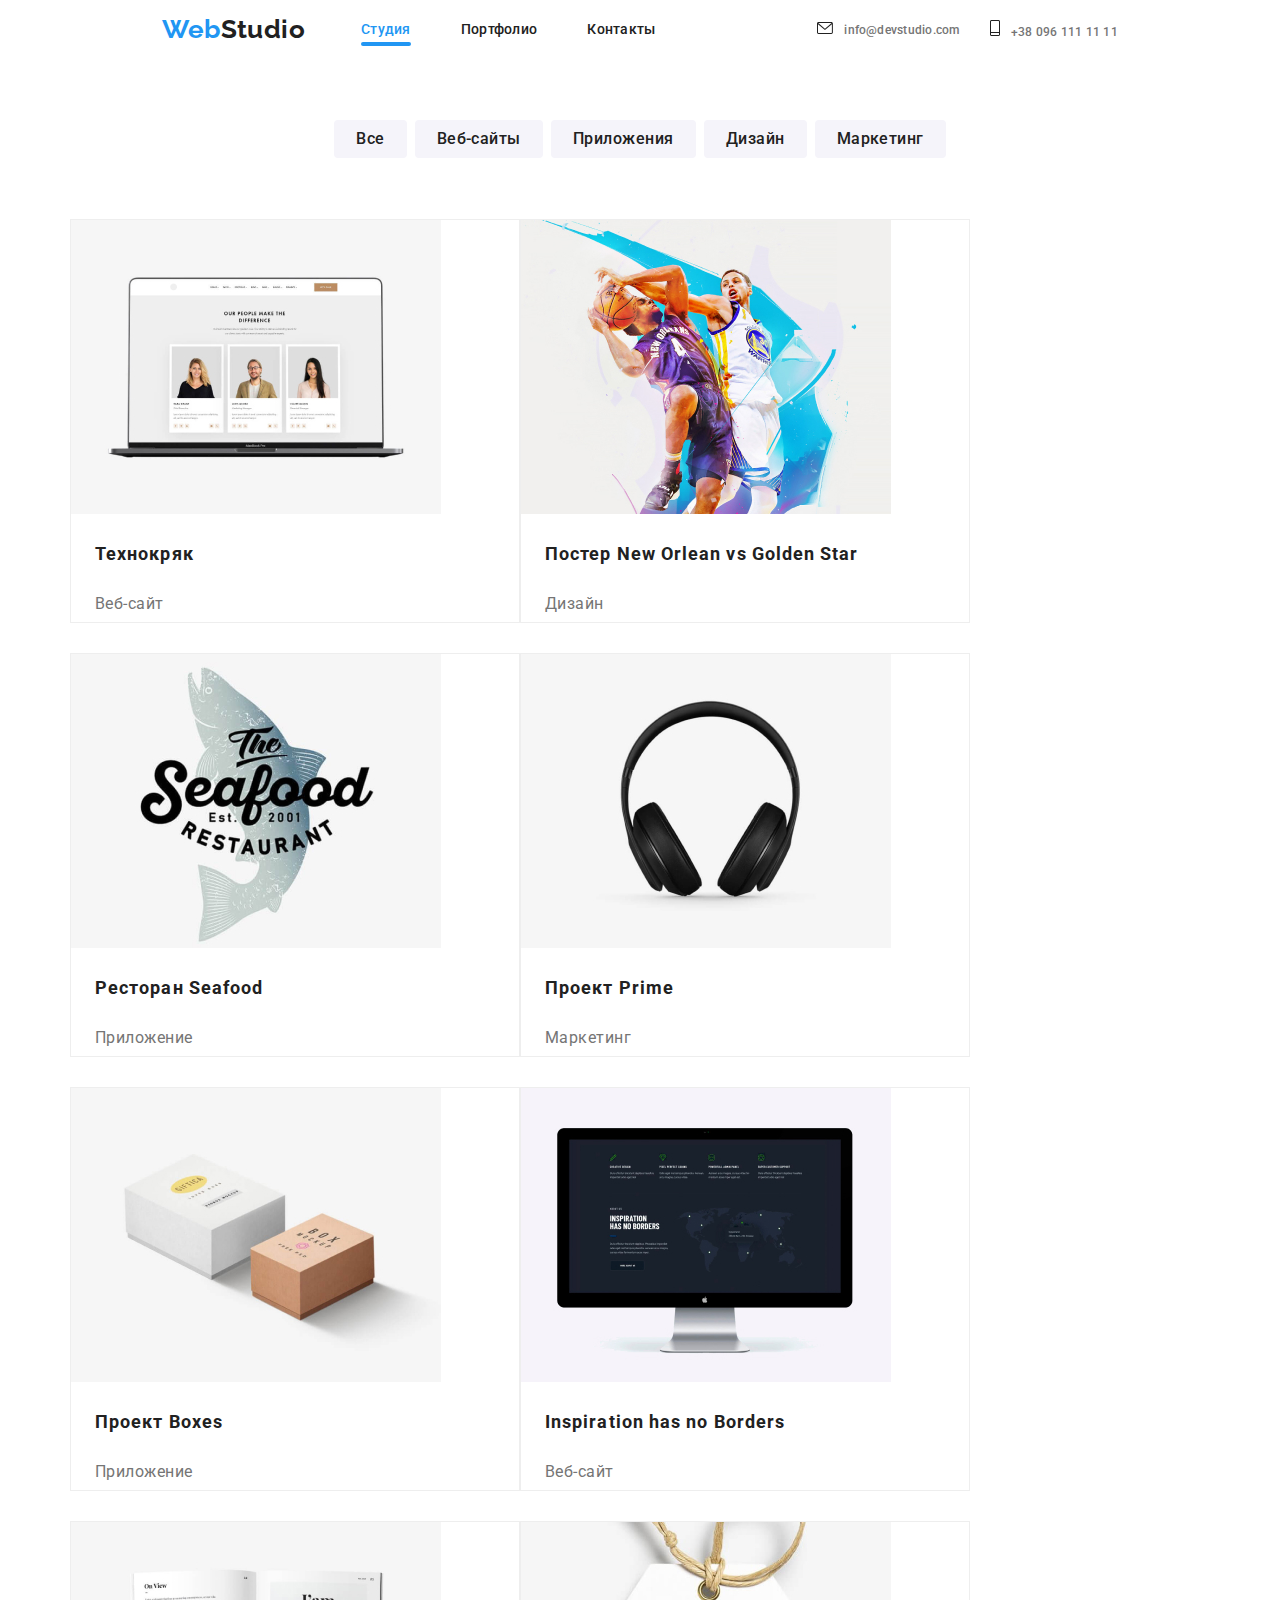
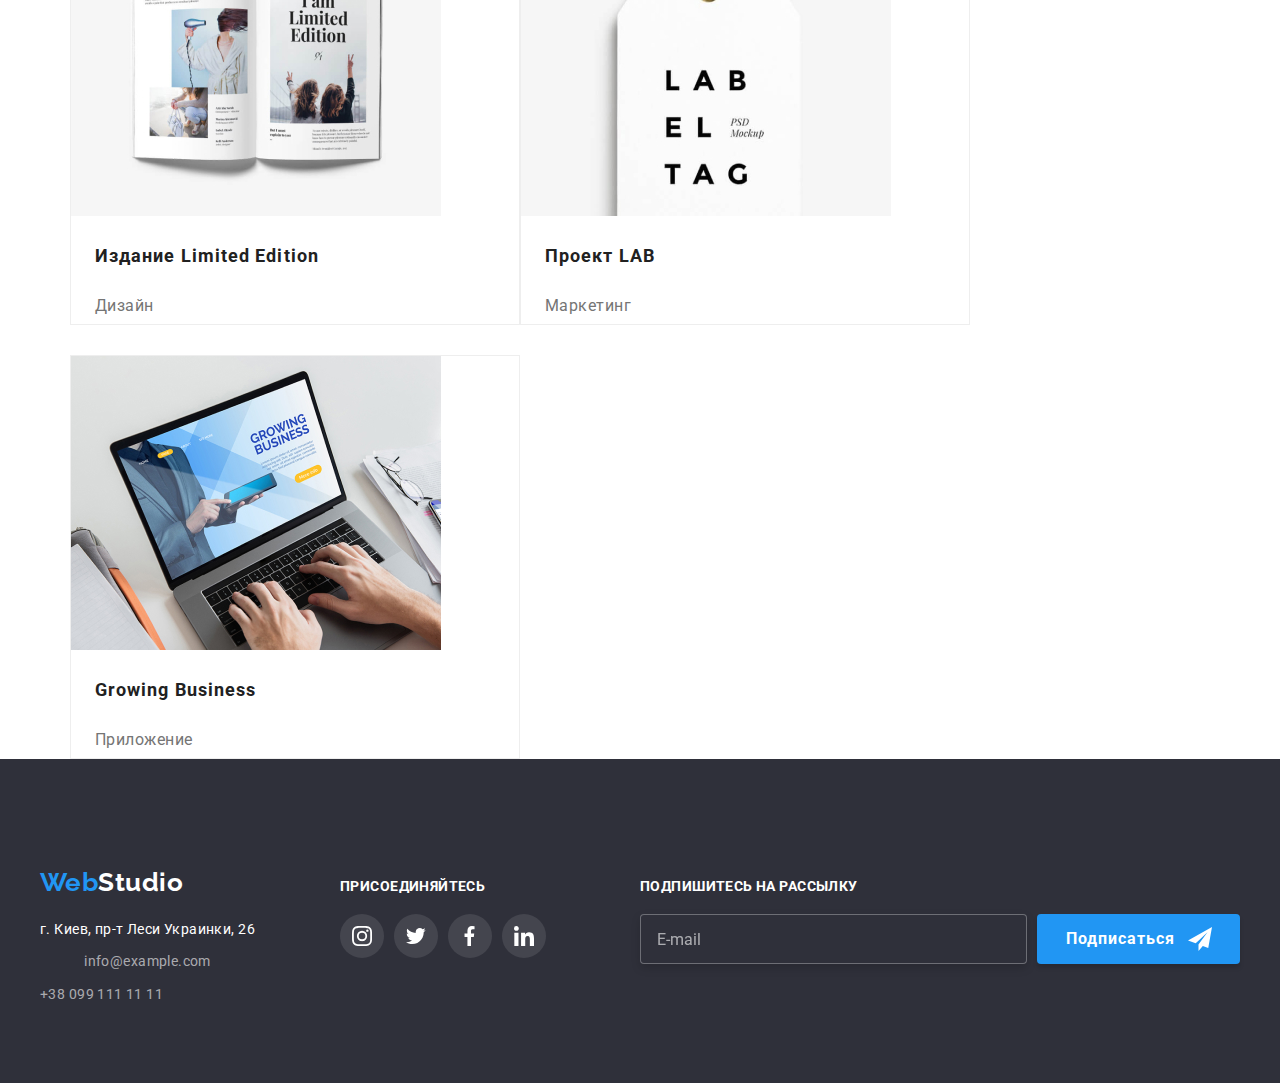
==== commit 76b01c8a: "дол6г789" ====
--- a/portfolio.html
+++ b/portfolio.html
@@ -87,7 +87,7 @@
 
     <main>
       <section class="menu container">
-        
+        <div class="container-port">
           <ul class="filter-list">
             <li class="filter-item">
               <button class="button-p">Все</button>
@@ -302,7 +302,7 @@
               >
             </li>
           </ul>
-       
+       </div>
       </section>
      
     </main>
--- a/sass/main.css
+++ b/sass/main.css
@@ -1550,6 +1550,10 @@
   padding: 0;
   list-style: none;
   text-decoration: none;
+  -webkit-box-orient: vertical;
+  -webkit-box-direction: normal;
+      -ms-flex-direction: column;
+          flex-direction: column;
 }
 
 @media (min-width: 768px) {
@@ -1557,6 +1561,10 @@
     display: -webkit-box;
     display: -ms-flexbox;
     display: flex;
+    -webkit-box-orient: horizontal;
+    -webkit-box-direction: normal;
+        -ms-flex-direction: row;
+            flex-direction: row;
     -webkit-box-align: center;
         -ms-flex-align: center;
             align-items: center;
@@ -1714,6 +1722,10 @@
   color: #2196f3;
 }
 
+.container-port {
+  padding: 0;
+}
+
 .flex-element {
   width: 450px;
   height: 404px;
@@ -1729,14 +1741,19 @@
   margin-bottom: 30px;
 }
 
-.flex-element:nth-child(3n) {
-  margin-right: 0;
-}
-
-.flex-element:nth-last-child(-n + 3) {
-  margin-bottom: 0;
-}
-
+/*
+.flex-element {
+  &:nth-child(3n) {
+    margin-right: 0;
+  }
+}
+
+.flex-element {
+  &:nth-last-child(-n + 3) {
+    margin-bottom: 0;
+  }
+}
+*/
 .flex-element:hover {
   -webkit-box-shadow: 0px 1px 1px rgba(0, 0, 0, 0.12), 0px 4px 4px rgba(0, 0, 0, 0.06), 1px 4px 6px rgba(0, 0, 0, 0.16);
           box-shadow: 0px 1px 1px rgba(0, 0, 0, 0.12), 0px 4px 4px rgba(0, 0, 0, 0.06), 1px 4px 6px rgba(0, 0, 0, 0.16);
@@ -1819,6 +1836,10 @@
   margin-left: 24px;
 }
 
+.filter-item:nth-child(3n) {
+  margin-bottom: 15px;
+}
+
 .filter-item:not(:last-child) {
   margin-right: 8px;
 }
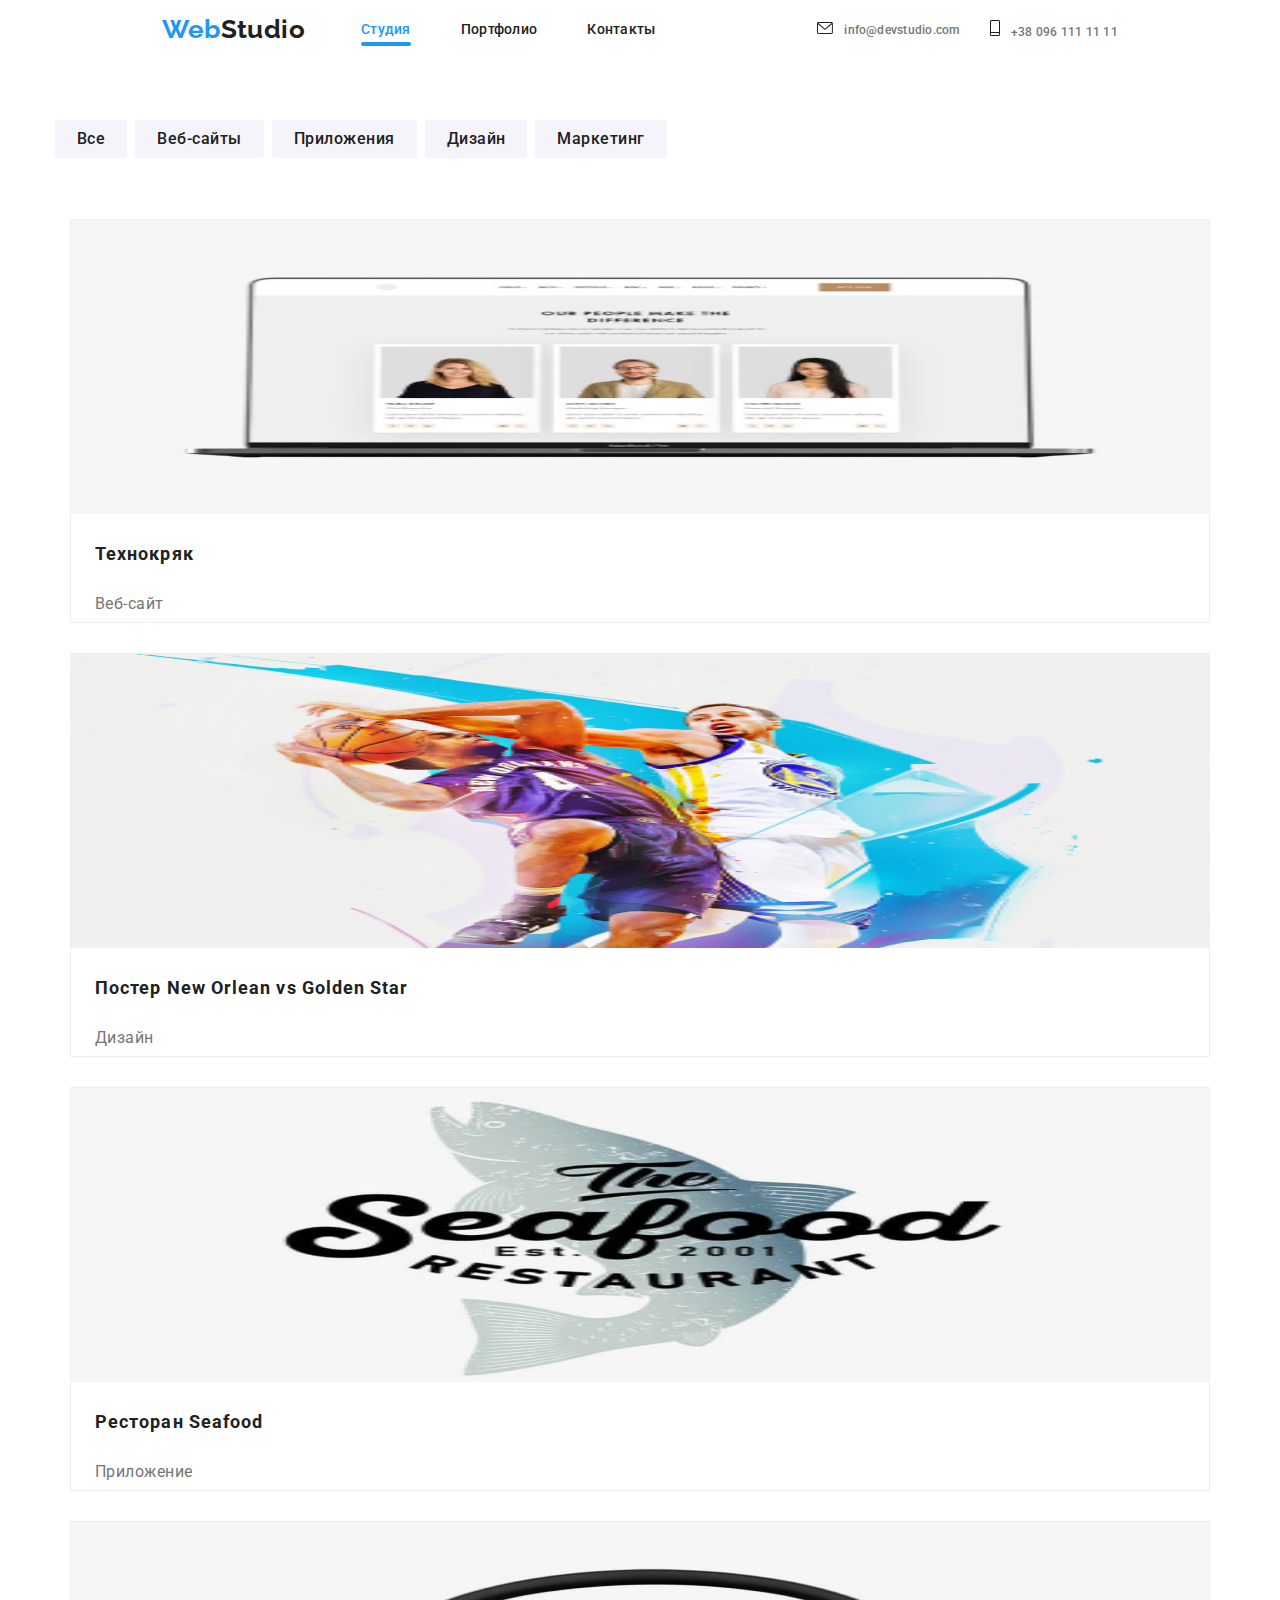
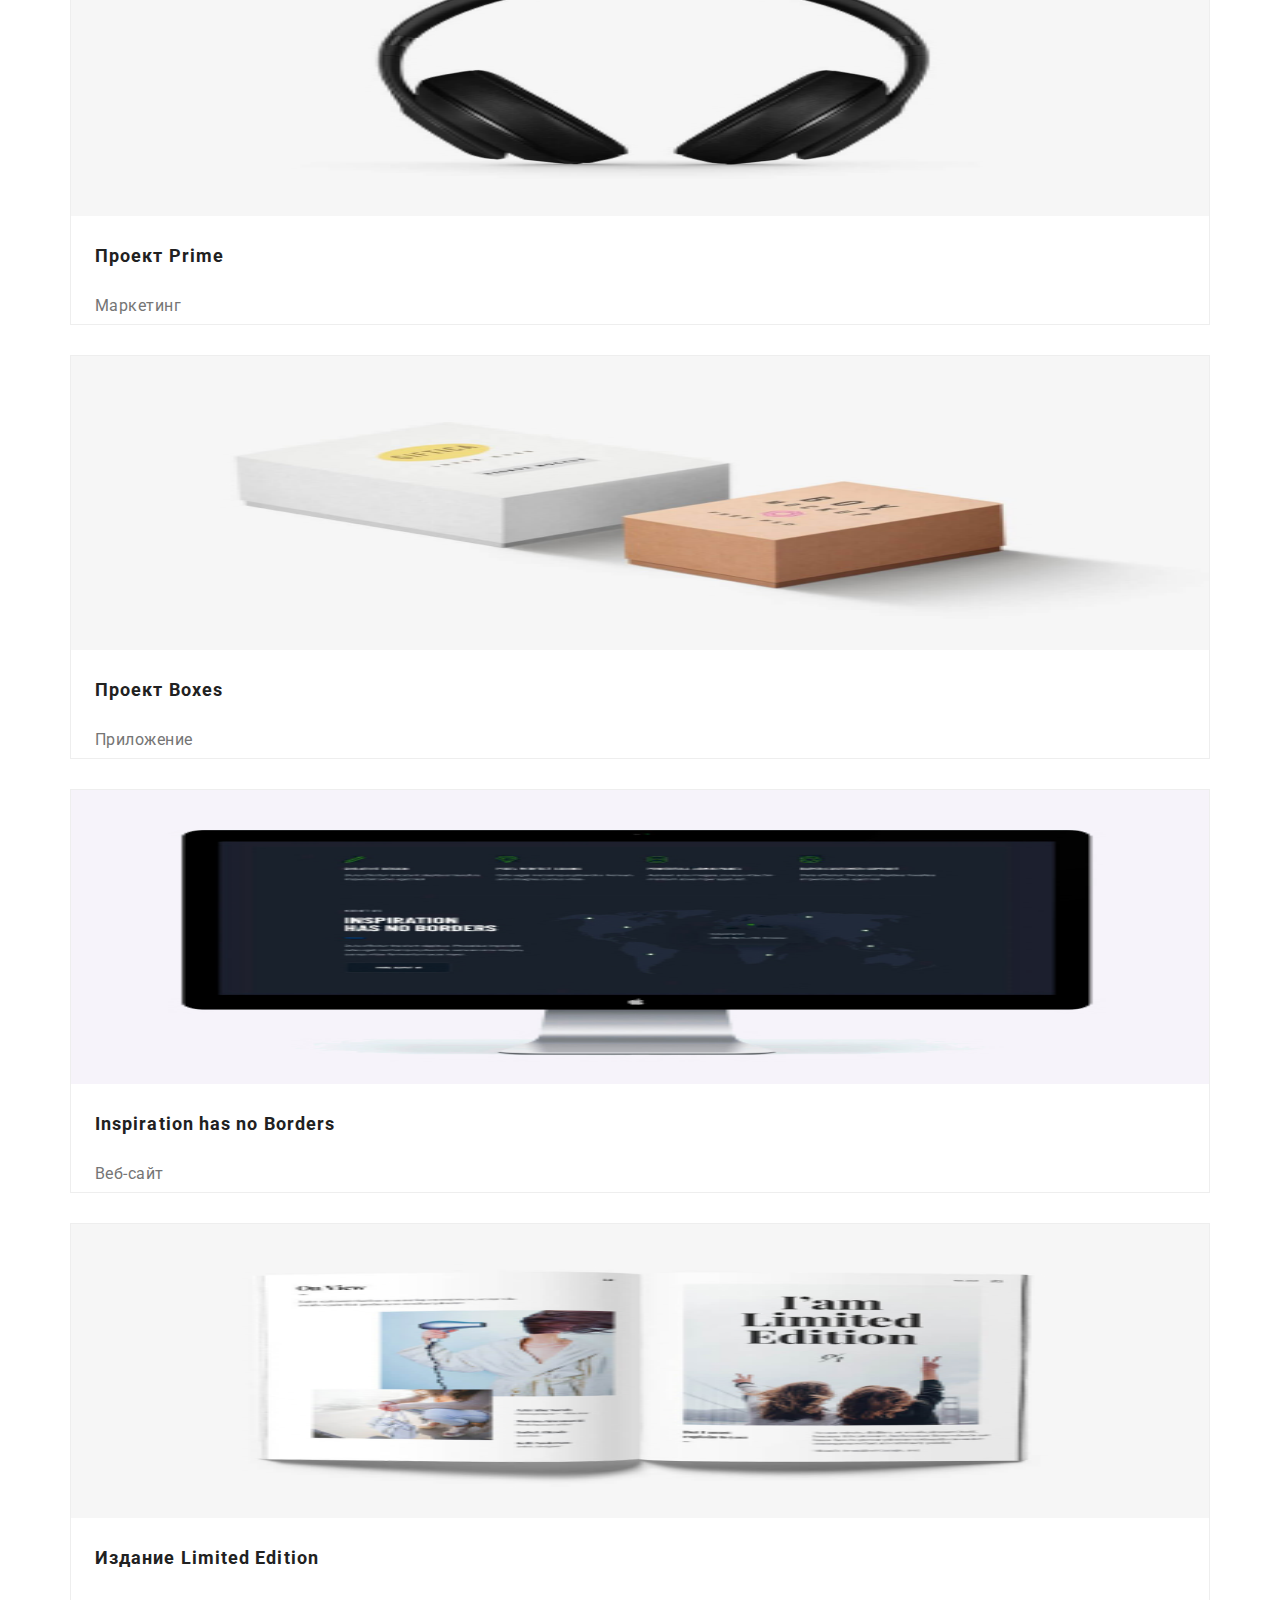
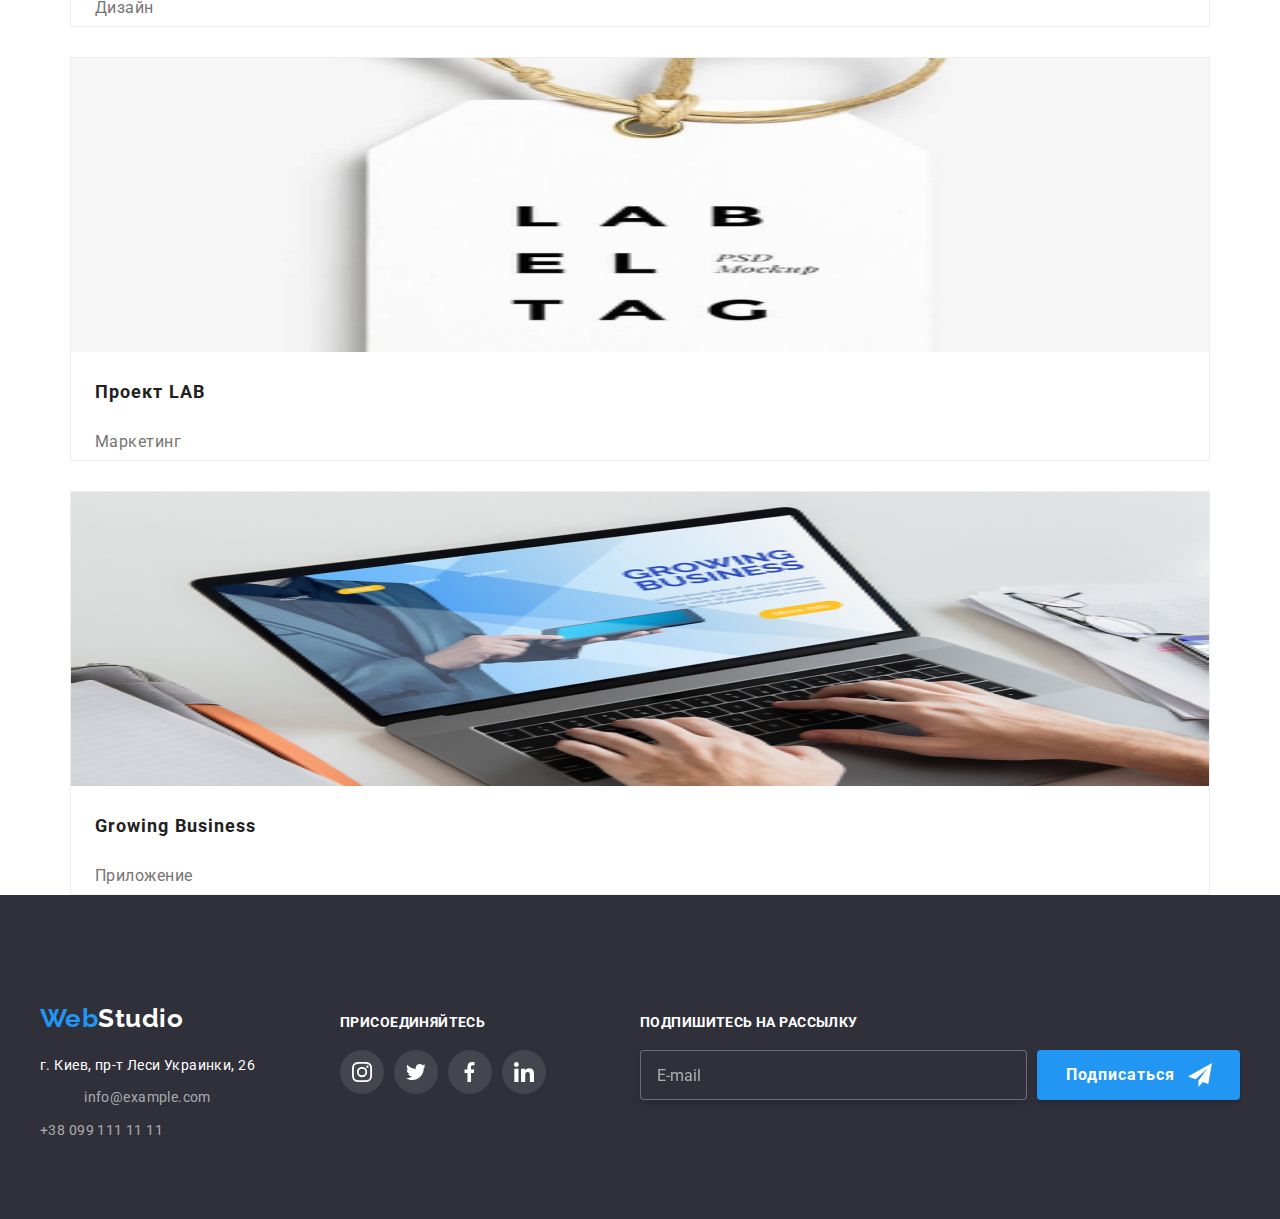
==== commit 95cfba26: "єобюдє" ====
--- a/portfolio.html
+++ b/portfolio.html
@@ -115,7 +115,7 @@
 
                 <div class="thumb">
                   
-                  <img
+                  <img class="art"
                   src="./images/img11.jpg"
                   alt="Ноутбук"
                   width="370"
@@ -137,7 +137,7 @@
               <a href="#" class="posters"
                 ><div class="thumb">
                   
-                  <img
+                  <img class="art"
                   src="./images/img(2).jpg"
                   alt="Ноутбук"
                   width="370"
@@ -159,7 +159,7 @@
               <a href="#" class="posters"
                 ><div class="thumb">
                   
-                  <img
+                  <img class="art"
                   src="./images/img(1).jpg"
                   alt="Ноутбук"
                   width="370"
@@ -180,7 +180,7 @@
               <a href="#" class="posters"
                 ><div class="thumb">
                   
-                  <img
+                  <img class="art"
                   src="./images/img(3).jpg"
                   alt="Ноутбук"
                   width="370"
@@ -201,7 +201,7 @@
               <a href="#" class="posters"
                 ><div class="thumb">
                   
-                  <img
+                  <img class="art"
                   src="./images/img(4).jpg"
                   alt="Ноутбук"
                   width="370"
@@ -222,7 +222,7 @@
               <a href="#" class="posters"
                 ><div class="thumb">
                   
-                  <img
+                  <img class="art"
                   src="./images/img(5).jpg"
                   alt="Ноутбук"
                   width="370"
@@ -243,7 +243,7 @@
               <a href="#" class="posters"
                 ><div class="thumb">
                   
-                  <img
+                  <img class="art"
                   src="./images/img(6).jpg"
                   alt="Ноутбук"
                   width="370"
@@ -264,7 +264,7 @@
               <a href="#" class="posters"
                 ><div class="thumb">
                   
-                  <img
+                  <img class="art"
                   src="./images/img(7).jpg"
                   alt="Ноутбук"
                   width="370"
@@ -285,7 +285,7 @@
               <a href="#" class="posters">
                 <div class="thumb">
                   
-                  <img
+                  <img class="art"
                   src="./images/img(8).jpg"
                   alt="Ноутбук"
                   width="370"
--- a/sass/main.css
+++ b/sass/main.css
@@ -1033,7 +1033,7 @@
 }
 
 .footer .footer-f input {
-  width: 450px;
+  width: 100%;
   height: 50px;
   margin-bottom: 20px;
   padding: 15px 16px;
@@ -1727,7 +1727,7 @@
 }
 
 .flex-element {
-  width: 450px;
+  width: 100%;
   height: 404px;
   background: #ffffff;
   border: 1px solid #eeeeee;
@@ -1802,13 +1802,14 @@
   display: flex;
   -ms-flex-wrap: wrap;
       flex-wrap: wrap;
-  -webkit-box-pack: center;
-      -ms-flex-pack: center;
-          justify-content: center;
   margin-top: 60px;
   margin-bottom: 46px;
   padding: 0;
   list-style: none;
+}
+
+.art {
+  width: 100%;
 }
 
 .names {
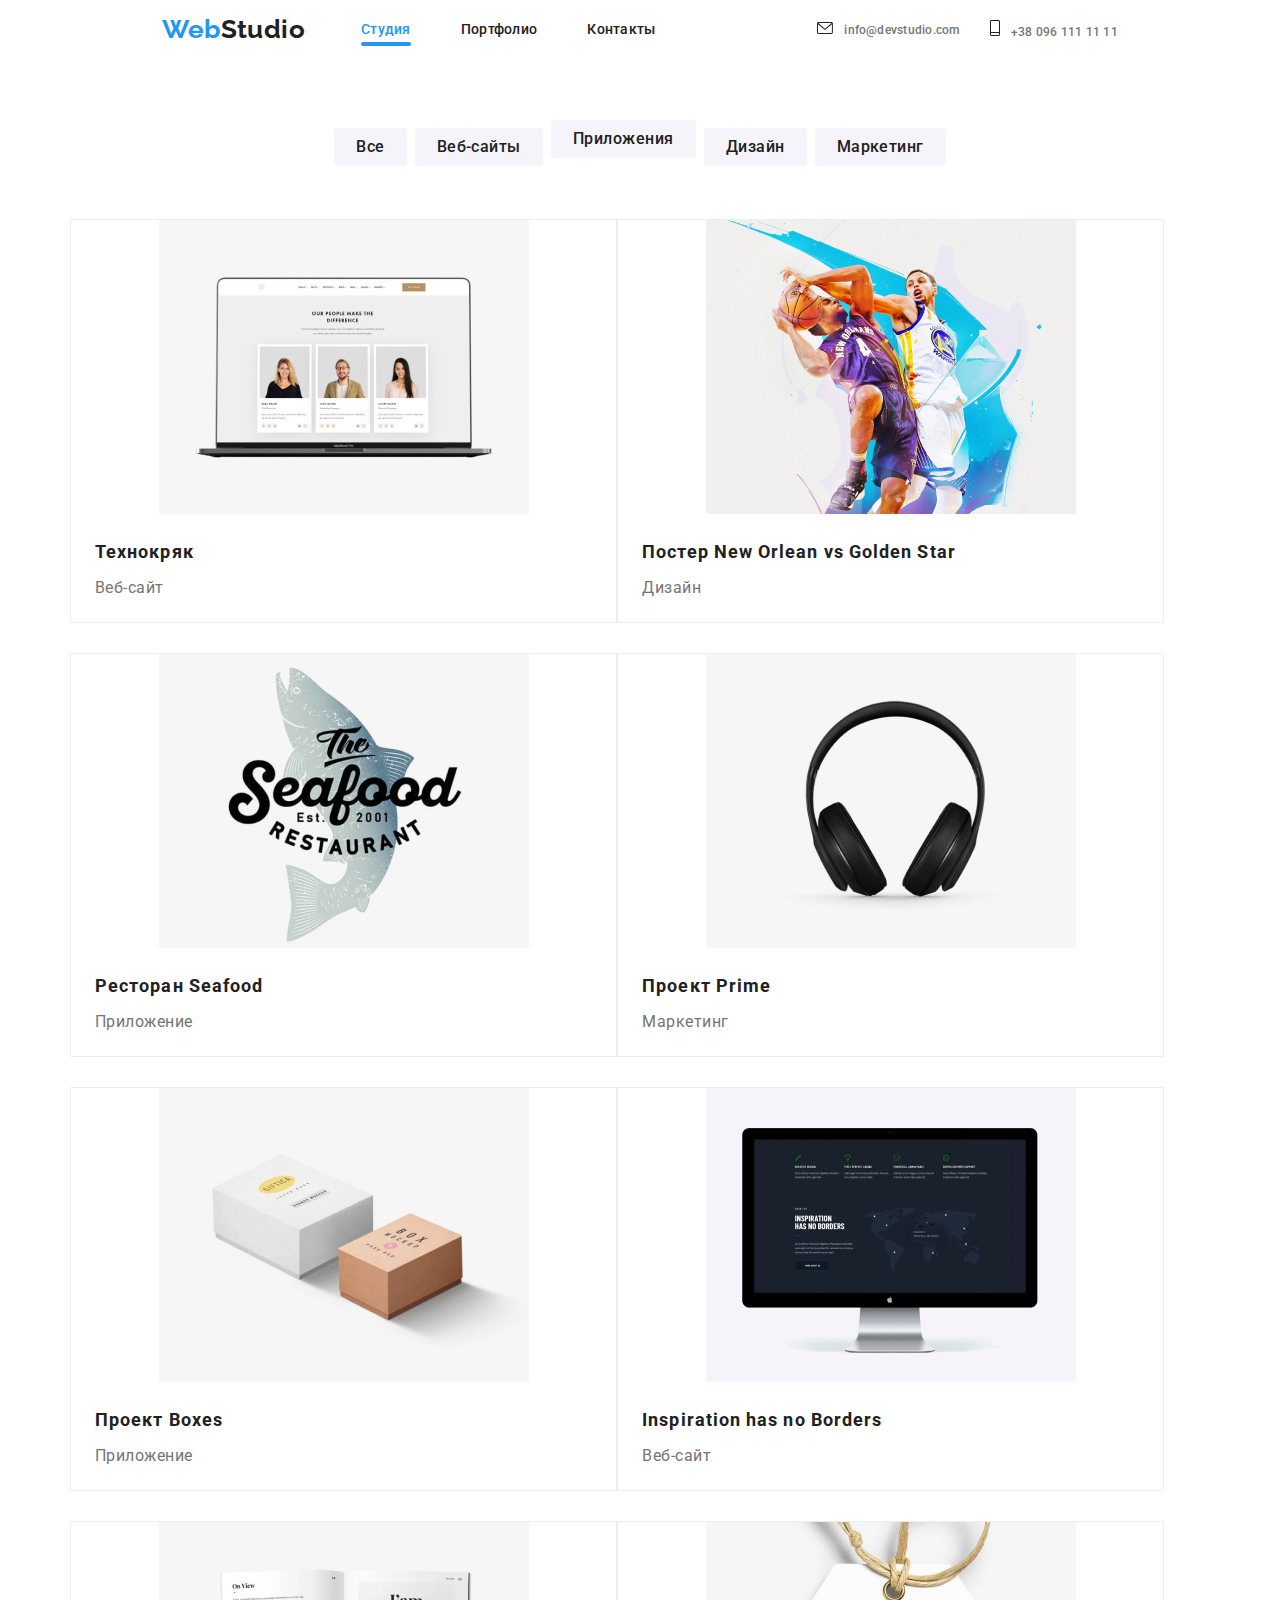
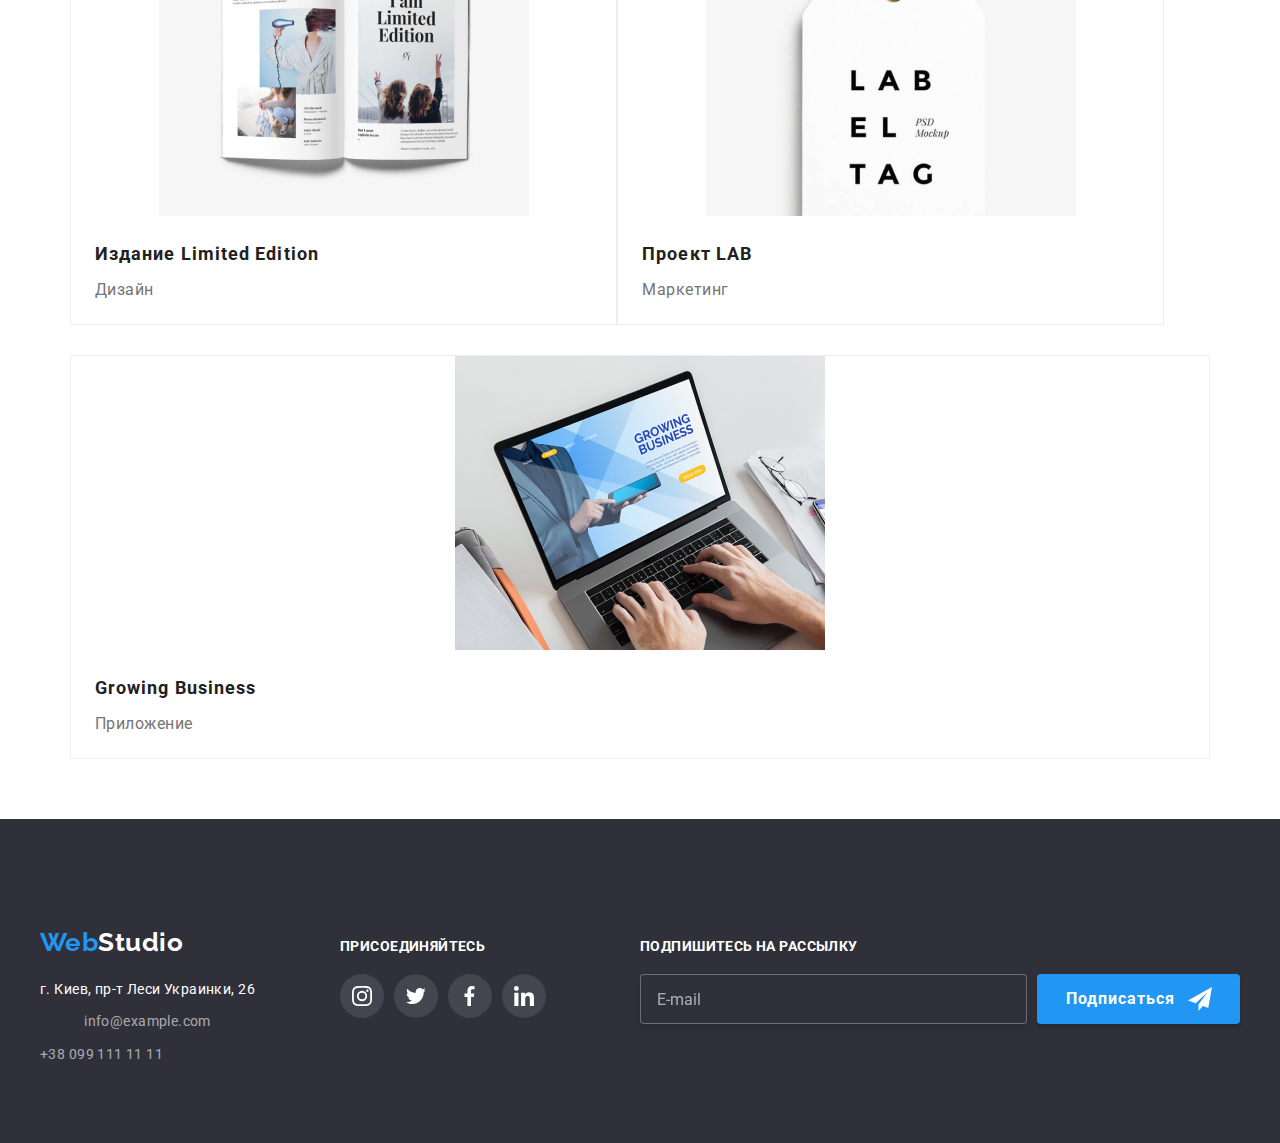
==== commit adbef59e: "гргпьтсач" ====
--- a/portfolio.html
+++ b/portfolio.html
@@ -115,7 +115,7 @@
 
                 <div class="thumb">
                   
-                  <img class="art"
+                  <img 
                   src="./images/img11.jpg"
                   alt="Ноутбук"
                   width="370"
@@ -137,7 +137,7 @@
               <a href="#" class="posters"
                 ><div class="thumb">
                   
-                  <img class="art"
+                  <img 
                   src="./images/img(2).jpg"
                   alt="Ноутбук"
                   width="370"
@@ -159,7 +159,7 @@
               <a href="#" class="posters"
                 ><div class="thumb">
                   
-                  <img class="art"
+                  <img 
                   src="./images/img(1).jpg"
                   alt="Ноутбук"
                   width="370"
@@ -180,7 +180,7 @@
               <a href="#" class="posters"
                 ><div class="thumb">
                   
-                  <img class="art"
+                  <img 
                   src="./images/img(3).jpg"
                   alt="Ноутбук"
                   width="370"
@@ -201,7 +201,7 @@
               <a href="#" class="posters"
                 ><div class="thumb">
                   
-                  <img class="art"
+                  <img 
                   src="./images/img(4).jpg"
                   alt="Ноутбук"
                   width="370"
@@ -222,7 +222,7 @@
               <a href="#" class="posters"
                 ><div class="thumb">
                   
-                  <img class="art"
+                  <img 
                   src="./images/img(5).jpg"
                   alt="Ноутбук"
                   width="370"
@@ -243,7 +243,7 @@
               <a href="#" class="posters"
                 ><div class="thumb">
                   
-                  <img class="art"
+                  <img 
                   src="./images/img(6).jpg"
                   alt="Ноутбук"
                   width="370"
@@ -264,7 +264,7 @@
               <a href="#" class="posters"
                 ><div class="thumb">
                   
-                  <img class="art"
+                  <img 
                   src="./images/img(7).jpg"
                   alt="Ноутбук"
                   width="370"
@@ -285,7 +285,7 @@
               <a href="#" class="posters">
                 <div class="thumb">
                   
-                  <img class="art"
+                  <img 
                   src="./images/img(8).jpg"
                   alt="Ноутбук"
                   width="370"
--- a/sass/main.css
+++ b/sass/main.css
@@ -721,6 +721,7 @@
   width: 100%;
   background: #2f303a;
   padding: 60px 15px 60px 15px;
+  margin-top: 60px;
 }
 
 @media (min-width: 768px) {
@@ -1741,6 +1742,12 @@
   margin-bottom: 30px;
 }
 
+@media (min-width: 768px) {
+  .flex-element:not(:last-child) {
+    width: 48%;
+  }
+}
+
 /*
 .flex-element {
   &:nth-child(3n) {
@@ -1762,6 +1769,12 @@
 .thumb {
   position: relative;
   overflow: hidden;
+  display: -webkit-box;
+  display: -ms-flexbox;
+  display: flex;
+  -webkit-box-pack: center;
+      -ms-flex-pack: center;
+          justify-content: center;
 }
 
 .flex-element:hover .tehno-text {
@@ -1808,8 +1821,22 @@
   list-style: none;
 }
 
-.art {
-  width: 100%;
+@media (min-width: 768px) {
+  .filter-list {
+    display: -webkit-box;
+    display: -ms-flexbox;
+    display: flex;
+    -webkit-box-orient: horizontal;
+    -webkit-box-direction: normal;
+        -ms-flex-direction: row;
+            flex-direction: row;
+    -webkit-box-align: center;
+        -ms-flex-align: center;
+            align-items: center;
+    -webkit-box-pack: center;
+        -ms-flex-pack: center;
+            justify-content: center;
+  }
 }
 
 .names {
@@ -1821,6 +1848,8 @@
   letter-spacing: 0.06em;
   color: #212121;
   list-style: none;
+  margin-top: 20px;
+  margin-bottom: 4px;
   margin-left: 24px;
   margin-right: 24px;
 }
@@ -1835,6 +1864,7 @@
   color: #757575;
   text-decoration: none;
   margin-left: 24px;
+  margin-top: 0;
 }
 
 .filter-item:nth-child(3n) {
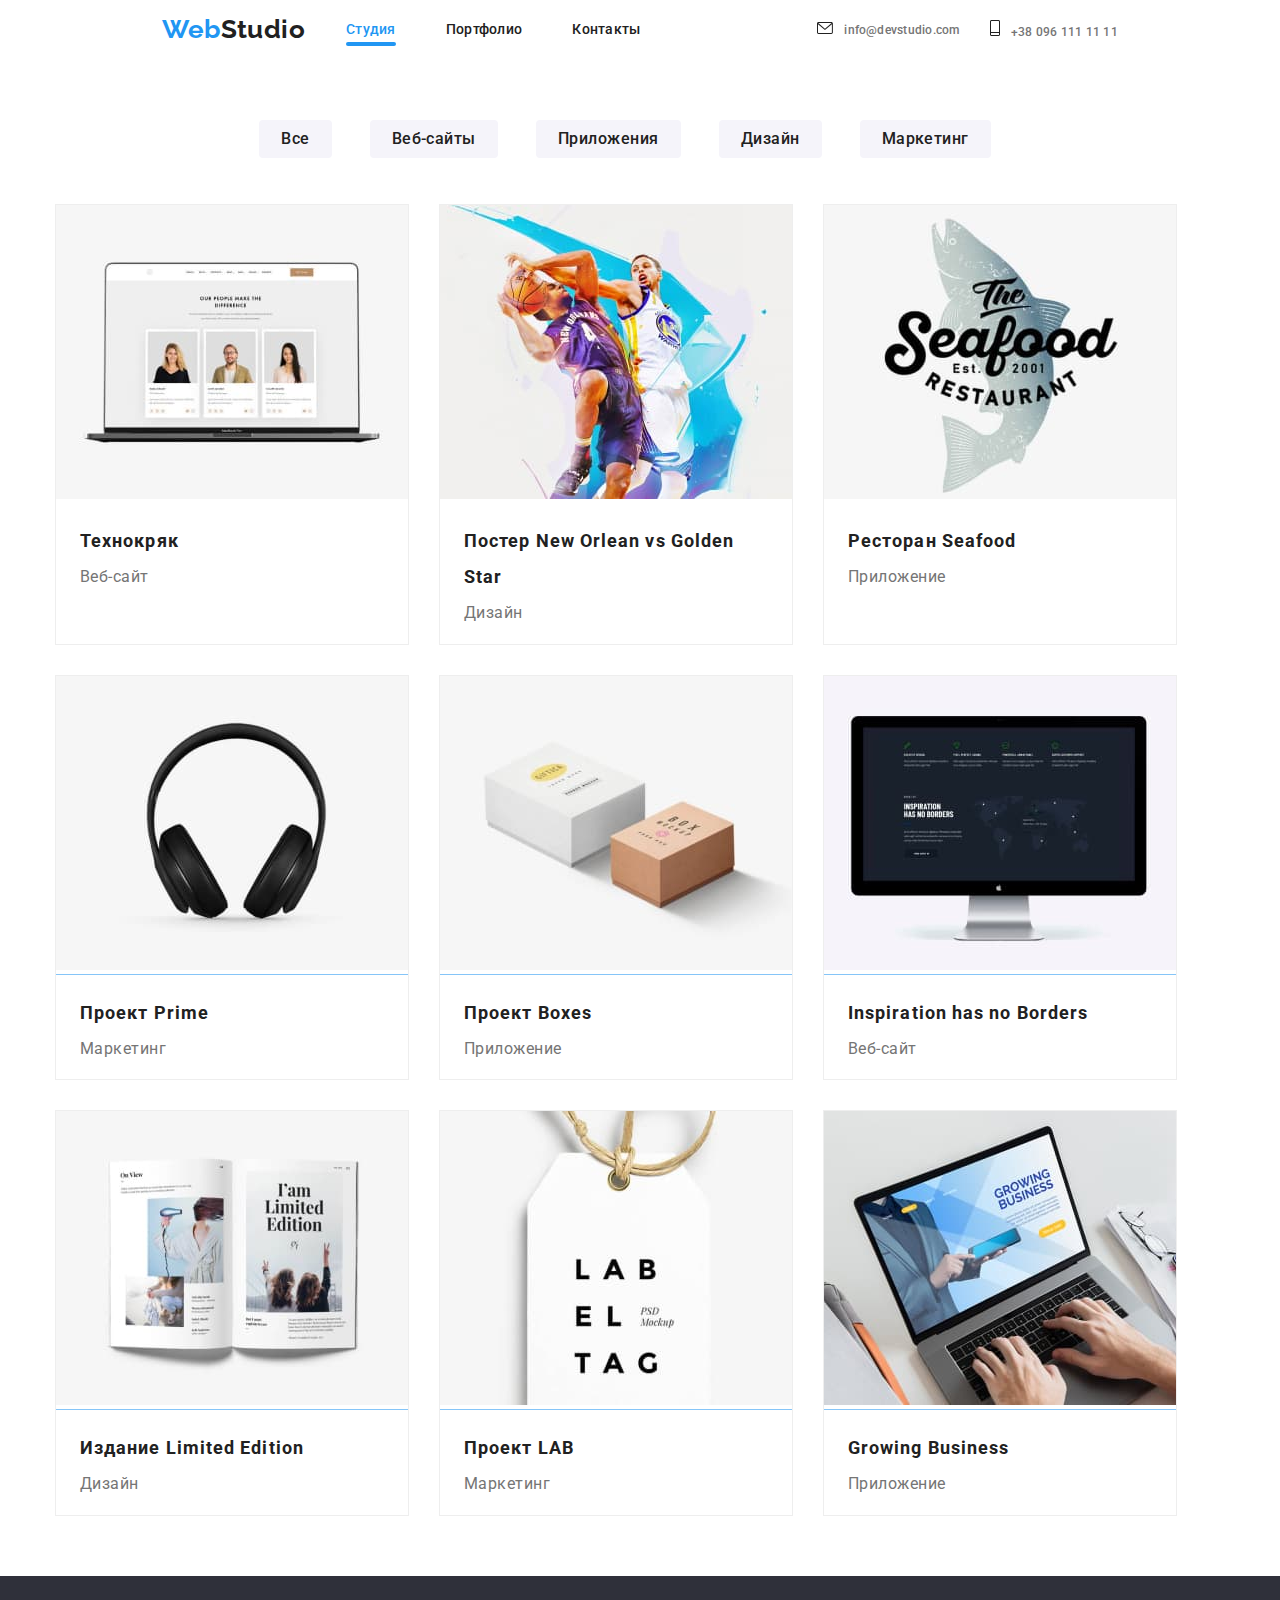
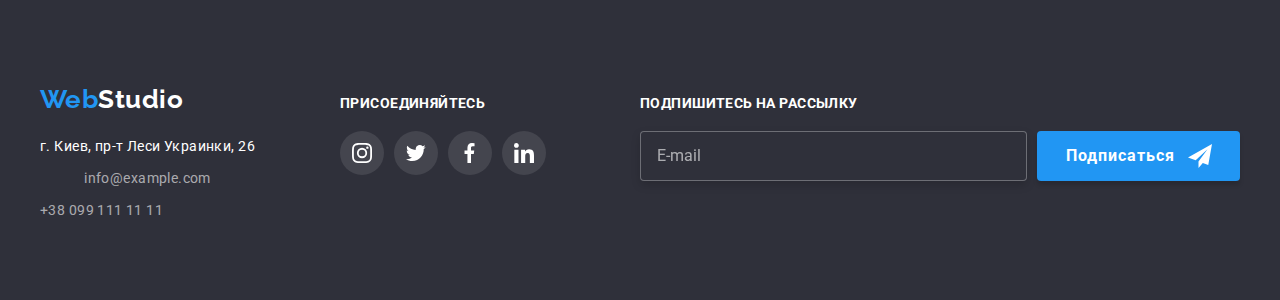
==== commit 6f5817f1: "Майже готова ДР8" ====
--- a/portfolio.html
+++ b/portfolio.html
@@ -115,12 +115,17 @@
 
                 <div class="thumb">
                   
-                  <img 
-                  src="./images/img11.jpg"
-                  alt="Ноутбук"
-                  width="370"
-                  height="294" >
-              
+                  <picture>
+
+              <source srcset="./images/desk-opt/desktop1x-5.jpg 1x, ./images/desk-opt/desktop2x-5.jpg  2x" media="(min-width:1200px)">
+
+              <source srcset="./images/tab-opt/tablet1x-5.jpg 1x, ./images/tab-opt/tablet2x-5.jpg 2x" media="(min-width:768px)">
+
+              <source srcset="./images/mob-opt/photo1x-5.jpg 1x, ./images/mob-opt/photo2x-5.jpg 2x" media="(min-width:320px)">
+
+              <img src="./images/mob-opt/photo1x-5.jpg" alt="Фото Ноутбук" aria-label="Ноутбук">
+
+              </picture>
 
 
                     <p class="tehno-text">Технокряк это современная площадка распространения коронавируса. Компании используют эту платформу для цифрового шпионажа и атак на защищённые сервера конкурентов.
@@ -137,12 +142,17 @@
               <a href="#" class="posters"
                 ><div class="thumb">
                   
-                  <img 
-                  src="./images/img(2).jpg"
-                  alt="Ноутбук"
-                  width="370"
-                  height="294" >
-              
+                   <picture>
+
+              <source srcset="./images/desk-opt/desktop1x-6.jpg 1x, ./images/desk-opt/desktop2x-6.jpg  2x" media="(min-width:1200px)">
+
+              <source srcset="./images/tab-opt/tablet1x-6.jpg 1x, ./images/tab-opt/tablet2x-6.jpg 2x" media="(min-width:768px)">
+
+              <source srcset="./images/mob-opt/photo1x-6.jpg 1x, ./images/mob-opt/photo2x-6.jpg 2x" media="(min-width:320px)">
+
+              <img src="./images/mob-opt/photo1x-6.jpg" alt="Фото Баскетбол" aria-label="Баскетбол">
+
+              </picture>
 
 
                     <p class="tehno-text">Технокряк это современная площадка распространения коронавируса. Компании используют эту платформу для цифрового шпионажа и атак на защищённые сервера конкурентов.
@@ -159,12 +169,17 @@
               <a href="#" class="posters"
                 ><div class="thumb">
                   
-                  <img 
-                  src="./images/img(1).jpg"
-                  alt="Ноутбук"
-                  width="370"
-                  height="294" >
-              
+                    <picture>
+
+              <source srcset="./images/desk-opt/desktop1x-7.jpg 1x, ./images/desk-opt/desktop2x-7.jpg  2x" media="(min-width:1200px)">
+
+              <source srcset="./images/tab-opt/tablet1x-7.jpg 1x, ./images/tab-opt/tablet2x-7.jpg 2x" media="(min-width:768px)">
+
+              <source srcset="./images/mob-opt/photo1x-7.jpg 1x, ./images/mob-opt/photo2x-7.jpg 2x" media="(min-width:320px)">
+
+              <img src="./images/mob-opt/photo1x-7.jpg" alt="Фото Морепродукты" aria-label="Морепродукты">
+
+              </picture>
 
 
                     <p class="tehno-text">Технокряк это современная площадка распространения коронавируса. Компании используют эту платформу для цифрового шпионажа и атак на защищённые сервера конкурентов.
@@ -180,12 +195,17 @@
               <a href="#" class="posters"
                 ><div class="thumb">
                   
-                  <img 
-                  src="./images/img(3).jpg"
-                  alt="Ноутбук"
-                  width="370"
-                  height="294" >
-              
+                  <picture>
+
+              <source srcset="./images/desk-opt/desktop1x-8.jpg 1x, ./images/desk-opt/desktop2x-8.jpg  2x" media="(min-width:1200px)">
+
+              <source srcset="./images/tab-opt/tablet1x-8.jpg 1x, ./images/tab-opt/tablet2x-8.jpg 2x" media="(min-width:768px)">
+
+              <source srcset="./images/mob-opt/photo1x-8.jpg 1x, ./images/mob-opt/photo2x-8.jpg 2x" media="(min-width:320px)">
+
+              <img src="./images/mob-opt/photo1x-8.jpg" alt="Фото Наушники" aria-label="Наушники">
+
+              </picture>
 
 
                     <p class="tehno-text">Технокряк это современная площадка распространения коронавируса. Компании используют эту платформу для цифрового шпионажа и атак на защищённые сервера конкурентов.
@@ -201,11 +221,17 @@
               <a href="#" class="posters"
                 ><div class="thumb">
                   
-                  <img 
-                  src="./images/img(4).jpg"
-                  alt="Ноутбук"
-                  width="370"
-                  height="294" >
+                  <picture>
+
+              <source srcset="./images/desk-opt/desktop1x-9.jpg 1x, ./images/desk-opt/desktop2x-9.jpg  2x" media="(min-width:1200px)">
+
+              <source srcset="./images/tab-opt/tablet1x-9.jpg 1x, ./images/tab-opt/tablet2x-9.jpg 2x" media="(min-width:768px)">
+
+              <source srcset="./images/mob-opt/photo1x-9.jpg 1x, ./images/mob-opt/photo2x-9.jpg 2x" media="(min-width:320px)">
+
+              <img src="./images/mob-opt/photo1x-9.jpg" alt="Фото Коробки" aria-label="Коробки">
+
+              </picture>
               
 
 
@@ -222,13 +248,17 @@
               <a href="#" class="posters"
                 ><div class="thumb">
                   
-                  <img 
-                  src="./images/img(5).jpg"
-                  alt="Ноутбук"
-                  width="370"
-                  height="294" >
-              
-
+                  <picture>
+
+              <source srcset="./images/desk-opt/desktop1x-10.jpg 1x, ./images/desk-opt/desktop2x-10.jpg  2x" media="(min-width:1200px)">
+
+              <source srcset="./images/tab-opt/tablet1x-10.jpg 1x, ./images/tab-opt/tablet2x-10.jpg 2x" media="(min-width:768px)">
+
+              <source srcset="./images/mob-opt/photo1x-10.jpg 1x, ./images/mob-opt/photo2x-10.jpg 2x" media="(min-width:320px)">
+
+              <img src="./images/mob-opt/photo1x-10.jpg" alt="Фото Монитор" aria-label="Монитор">
+
+              </picture>
 
                     <p class="tehno-text">Технокряк это современная площадка распространения коронавируса. Компании используют эту платформу для цифрового шпионажа и атак на защищённые сервера конкурентов.
                   </p>
@@ -243,11 +273,17 @@
               <a href="#" class="posters"
                 ><div class="thumb">
                   
-                  <img 
-                  src="./images/img(6).jpg"
-                  alt="Ноутбук"
-                  width="370"
-                  height="294" >
+                   <picture>
+
+              <source srcset="./images/desk-opt/desktop1x-11.jpg 1x, ./images/desk-opt/desktop2x-11.jpg  2x" media="(min-width:1200px)">
+
+              <source srcset="./images/tab-opt/tablet1x-11.jpg 1x, ./images/tab-opt/tablet2x-11.jpg 2x" media="(min-width:768px)">
+
+              <source srcset="./images/mob-opt/photo1x-11.jpg 1x, ./images/mob-opt/photo2x-11.jpg 2x" media="(min-width:320px)">
+
+              <img src="./images/mob-opt/photo1x-11.jpg" alt="Фото Брошюра" aria-label="Брошюра">
+
+              </picture>
               
 
 
@@ -264,11 +300,17 @@
               <a href="#" class="posters"
                 ><div class="thumb">
                   
-                  <img 
-                  src="./images/img(7).jpg"
-                  alt="Ноутбук"
-                  width="370"
-                  height="294" >
+                  <picture>
+
+              <source srcset="./images/desk-opt/desktop1x-12.jpg 1x, ./images/desk-opt/desktop2x-12.jpg  2x" media="(min-width:1200px)">
+
+              <source srcset="./images/tab-opt/tablet1x-12.jpg 1x, ./images/tab-opt/tablet2x-12.jpg 2x" media="(min-width:768px)">
+
+              <source srcset="./images/mob-opt/photo1x-12.jpg 1x, ./images/mob-opt/photo2x-12.jpg 2x" media="(min-width:320px)">
+
+              <img src="./images/mob-opt/photo1x-12.jpg" alt="Фото Лэйба" aria-label="Лэйба">
+
+              </picture>
               
 
 
@@ -285,12 +327,17 @@
               <a href="#" class="posters">
                 <div class="thumb">
                   
-                  <img 
-                  src="./images/img(8).jpg"
-                  alt="Ноутбук"
-                  width="370"
-                  height="294" >
-              
+                    <picture>
+
+              <source srcset="./images/desk-opt/desktop1x-13.jpg 1x, ./images/desk-opt/desktop2x-13.jpg  2x" media="(min-width:1200px)">
+
+              <source srcset="./images/tab-opt/tablet1x-13.jpg 1x, ./images/tab-opt/tablet2x-1.jpg 2x" media="(min-width:768px)">
+
+              <source srcset="./images/mob-opt/photo1x-13.jpg 1x, ./images/mob-opt/photo2x-13.jpg 2x" media="(min-width:320px)">
+
+              <img src="./images/mob-opt/photo1x-13.jpg" alt="Клавиатура" aria-label="Клавиатура">
+
+              </picture>
 
 
                     <p class="tehno-text">Технокряк это современная площадка распространения коронавируса. Компании используют эту платформу для цифрового шпионажа и атак на защищённые сервера конкурентов.
--- a/sass/main.css
+++ b/sass/main.css
@@ -140,15 +140,42 @@
           justify-content: center;
   background-size: cover;
   background-position: center;
-  background-image: -webkit-gradient(linear, left top, right top, from(rgba(47, 48, 58, 0.4)), to(rgba(47, 48, 58, 0.4))), url(../images/Headerimg.jpg);
-  background-image: linear-gradient(to right, rgba(47, 48, 58, 0.4), rgba(47, 48, 58, 0.4)), url(../images/Headerimg.jpg);
-  background-repeat: no-repeat;
-}
-
-@media (min-width: 768px) {
+  background-image: -webkit-gradient(linear, left top, right top, from(rgba(47, 48, 58, 0.4)), to(rgba(47, 48, 58, 0.4))), url("../images/hero-opt/hero-mobil1x.jpg");
+  background-image: linear-gradient(to right, rgba(47, 48, 58, 0.4), rgba(47, 48, 58, 0.4)), url("../images/hero-opt/hero-mobil1x.jpg");
+}
+
+@media screen and (min-device-pixel-ratio: 2), screen and (-webkit-min-device-pixel-ratio: 2), screen and (min-resolution: 192dpi), screen and (min-resolution: 2dppx) {
   .hero {
-    background-image: -webkit-gradient(linear, left top, right top, from(rgba(47, 48, 58, 0.4)), to(rgba(47, 48, 58, 0.4))), url(../images/Hero_tublet.jpg);
-    background-image: linear-gradient(to right, rgba(47, 48, 58, 0.4), rgba(47, 48, 58, 0.4)), url(../images/Hero_tublet.jpg);
+    background-image: -webkit-gradient(linear, left top, right top, from(rgba(47, 48, 58, 0.4)), to(rgba(47, 48, 58, 0.4))), url("../images/hero-opt/hero-mobil2x.jpg");
+    background-image: linear-gradient(to right, rgba(47, 48, 58, 0.4), rgba(47, 48, 58, 0.4)), url("../images/hero-opt/hero-mobil2x.jpg");
+  }
+}
+
+@media screen and (min-width: 768px) {
+  .hero {
+    background-image: -webkit-gradient(linear, left top, right top, from(rgba(47, 48, 58, 0.4)), to(rgba(47, 48, 58, 0.4))), url("../images/hero-opt/hero-tablet1x.jpg");
+    background-image: linear-gradient(to right, rgba(47, 48, 58, 0.4), rgba(47, 48, 58, 0.4)), url("../images/hero-opt/hero-tablet1x.jpg");
+  }
+}
+
+@media screen and (min-device-pixel-ratio: 2), screen and (-webkit-min-device-pixel-ratio: 2), screen and (min-resolution: 192dpi), screen and (min-resolution: 2dppx) {
+  .hero {
+    background-image: -webkit-gradient(linear, left top, right top, from(rgba(47, 48, 58, 0.4)), to(rgba(47, 48, 58, 0.4))), url("../images/hero-opt/hero-tablet2x.jpg");
+    background-image: linear-gradient(to right, rgba(47, 48, 58, 0.4), rgba(47, 48, 58, 0.4)), url("../images/hero-opt/hero-tablet2x.jpg");
+  }
+}
+
+@media screen and (min-width: 1200px) {
+  .hero {
+    background-image: -webkit-gradient(linear, left top, right top, from(rgba(47, 48, 58, 0.4)), to(rgba(47, 48, 58, 0.4))), url("../images/hero-opt/hero-desktop1x.jpg");
+    background-image: linear-gradient(to right, rgba(47, 48, 58, 0.4), rgba(47, 48, 58, 0.4)), url("../images/hero-opt/hero-desktop1x.jpg");
+  }
+}
+
+@media screen and (min-device-pixel-ratio: 2), screen and (-webkit-min-device-pixel-ratio: 2), screen and (min-resolution: 192dpi), screen and (min-resolution: 2dppx) {
+  .hero {
+    background-image: -webkit-gradient(linear, left top, right top, from(rgba(47, 48, 58, 0.4)), to(rgba(47, 48, 58, 0.4))), url("../images/hero-opt/hero-desktop2x.jpg");
+    background-image: linear-gradient(to right, rgba(47, 48, 58, 0.4), rgba(47, 48, 58, 0.4)), url("../images/hero-opt/hero-desktop2x.jpg");
   }
 }
 
@@ -1729,7 +1756,6 @@
 
 .flex-element {
   width: 100%;
-  height: 404px;
   background: #ffffff;
   border: 1px solid #eeeeee;
   -webkit-box-sizing: border-box;
@@ -1738,30 +1764,41 @@
   transition: color 250ms cubic-bezier(0.4, 0, 0.2, 1);
 }
 
-.flex-element:not(:last-child) {
-  margin-bottom: 30px;
-}
-
-@media (min-width: 768px) {
+@media (min-width: 768px) {
+  .flex-element {
+    width: 354px;
+    height: auto;
+  }
+  .flex-element:nth-child(2n + 1) {
+    margin-right: 30px;
+  }
+}
+
+@media screen and (max-width: 767px) {
   .flex-element:not(:last-child) {
-    width: 48%;
-  }
-}
-
-/*
-.flex-element {
-  &:nth-child(3n) {
+    margin-bottom: 30px;
+  }
+}
+
+@media screen and (min-width: 1200px) {
+  .flex-element:not(:nth-child(3n)) {
+    margin-right: 30px;
+  }
+  .flex-element:not(:nth-last-child(-n + 3)) {
+    margin-bottom: 30px;
+  }
+}
+
+@media (min-width: 1200px) {
+  .flex-element:nth-child(3n) {
     margin-right: 0;
   }
-}
-
-.flex-element {
-  &:nth-last-child(-n + 3) {
+  .flex-element:nth-child(3n):nth-last-child(-n + 3) {
     margin-bottom: 0;
   }
 }
-*/
-.flex-element:hover {
+
+.flex-element .flex-element:hover {
   -webkit-box-shadow: 0px 1px 1px rgba(0, 0, 0, 0.12), 0px 4px 4px rgba(0, 0, 0, 0.06), 1px 4px 6px rgba(0, 0, 0, 0.16);
           box-shadow: 0px 1px 1px rgba(0, 0, 0, 0.12), 0px 4px 4px rgba(0, 0, 0, 0.06), 1px 4px 6px rgba(0, 0, 0, 0.16);
 }
@@ -1871,6 +1908,18 @@
   margin-bottom: 15px;
 }
 
+@media (min-width: 768px) {
+  .filter-item:nth-child(3n) {
+    margin-bottom: 0;
+  }
+}
+
+@media (min-width: 1200px) {
+  .filter-item :nth-child(3n + 1) {
+    margin-right: 30px;
+  }
+}
+
 .filter-item:not(:last-child) {
   margin-right: 8px;
 }
@@ -1906,8 +1955,7 @@
   display: flex;
   -ms-flex-wrap: wrap;
       flex-wrap: wrap;
-  padding-right: 15px;
-  padding-left: 15px;
+  padding: 0;
   margin-top: 0;
   margin-bottom: 0;
   text-decoration: none;
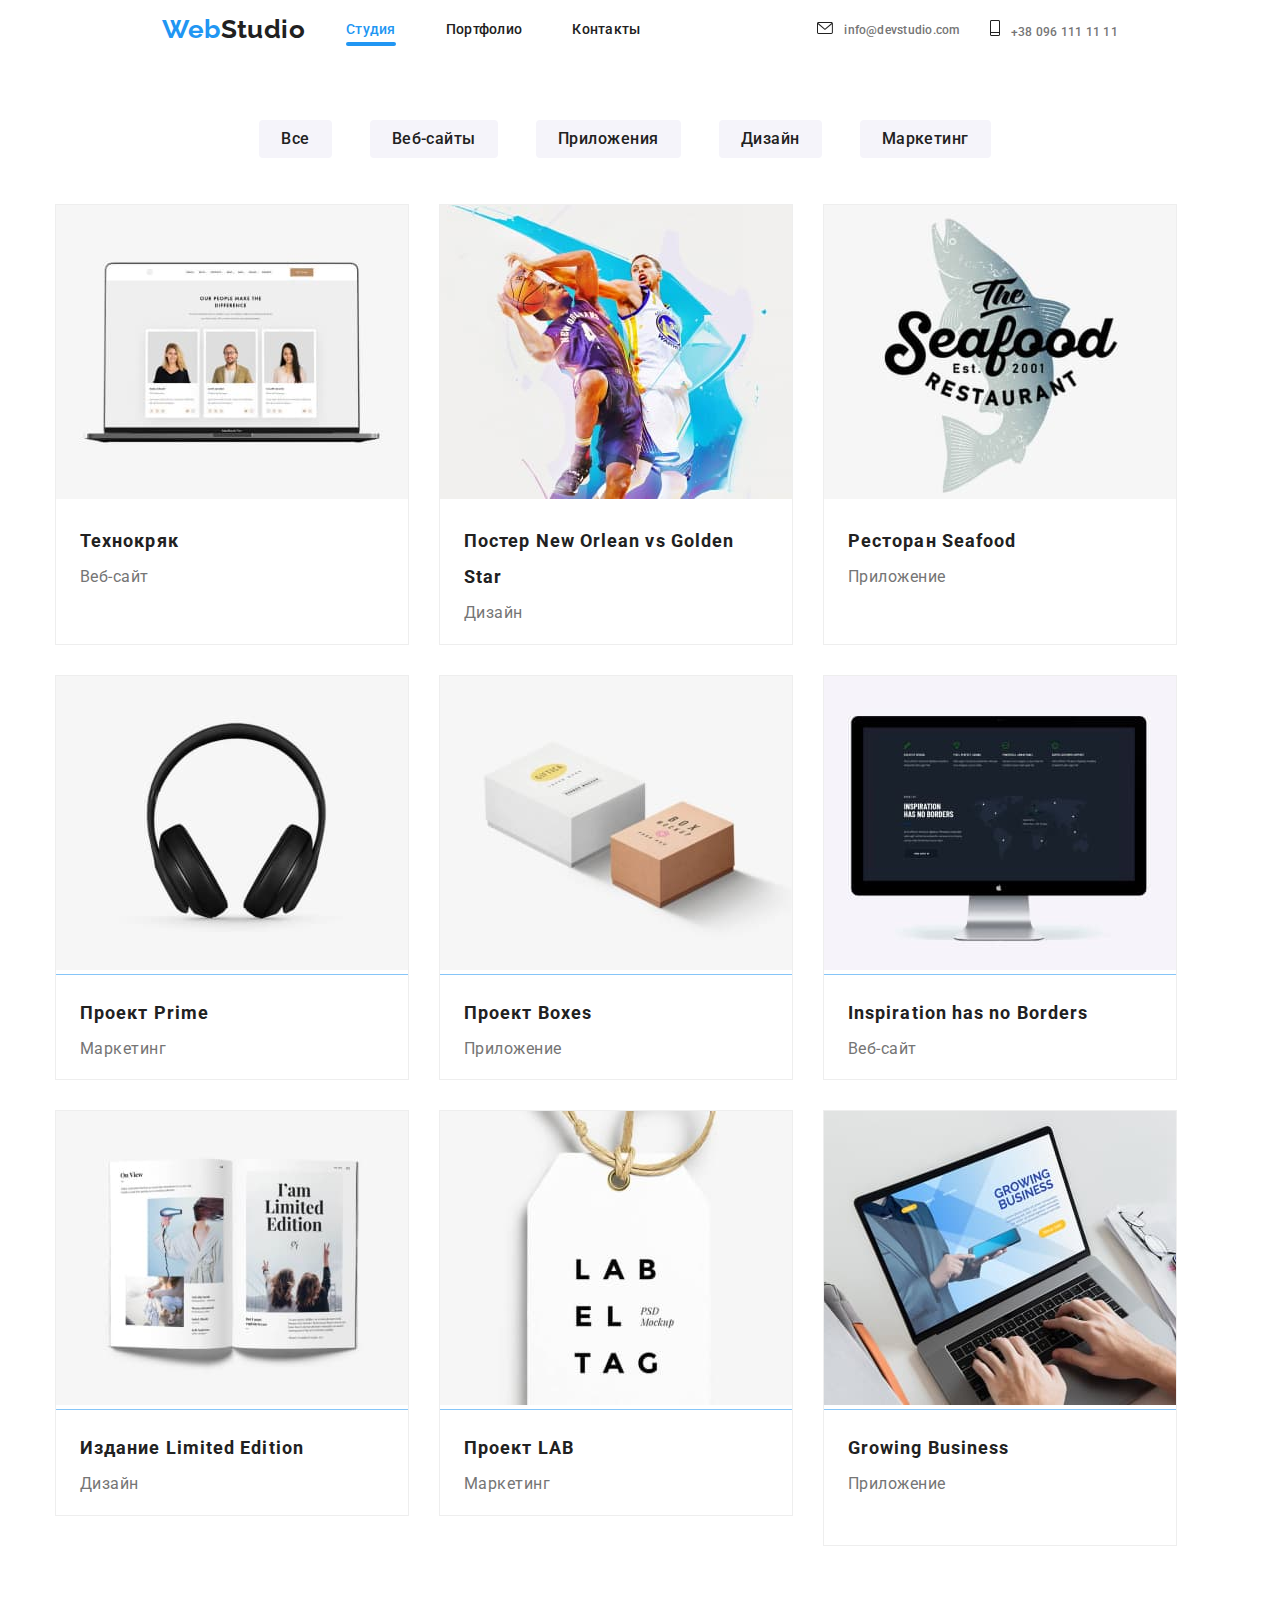
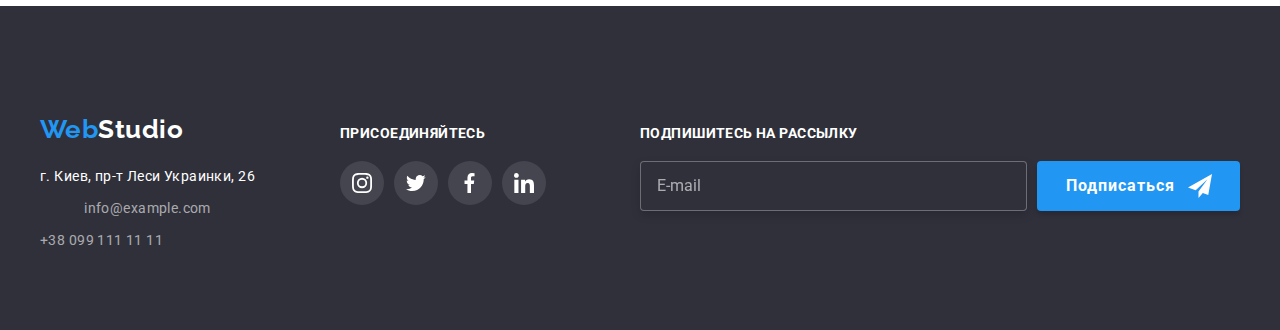
==== commit 291ce3e0: "porterrore1200" ====
--- a/portfolio.html
+++ b/portfolio.html
@@ -38,7 +38,7 @@
         height="40"
         aria-label="Переключатель мобильного меню"
       >
-        <use class="mini-cross" width="19" height="19" href="./images/symbol-defs33.svg#icon-close_24px"></use>
+        <use class="mini-cross"  href="./images/symbol-defs91.svg#icon-close_40px"></use>
         <use class="mini-menu" href="./images/symbol-defs33.svg#icon-menu_40px"></use>
       </svg>
     </button>
@@ -440,5 +440,6 @@
         </div>
       </div>
     </footer>
+    <script src="js/menu.js"></script>
   </body>
 </html>
--- a/sass/main.css
+++ b/sass/main.css
@@ -1096,6 +1096,13 @@
   color: rgba(255, 255, 255, 0.6);
 }
 
+@media (min-width: 768px) {
+  .footer .footer-f input {
+    width: 450px;
+    height: 50px;
+  }
+}
+
 .footer .footer-btn {
   display: -webkit-box;
   display: -ms-flexbox;
@@ -1771,6 +1778,9 @@
   }
   .flex-element:nth-child(2n + 1) {
     margin-right: 30px;
+  }
+  .flex-element:not(:last-child) {
+    margin-bottom: 30px;
   }
 }
 
@@ -1904,13 +1914,23 @@
   margin-top: 0;
 }
 
+.filter-item:nth-child(2n) {
+  margin-bottom: 15px;
+}
+
 .filter-item:nth-child(3n) {
   margin-bottom: 15px;
 }
 
 @media (min-width: 768px) {
+  .filter-item {
+    margin-bottom: 0;
+  }
+  .filter-item:nth-child(2n) {
+    margin-bottom: 0;
+  }
   .filter-item:nth-child(3n) {
-    margin-bottom: 0;
+    margin-bottom: 0px;
   }
 }
 
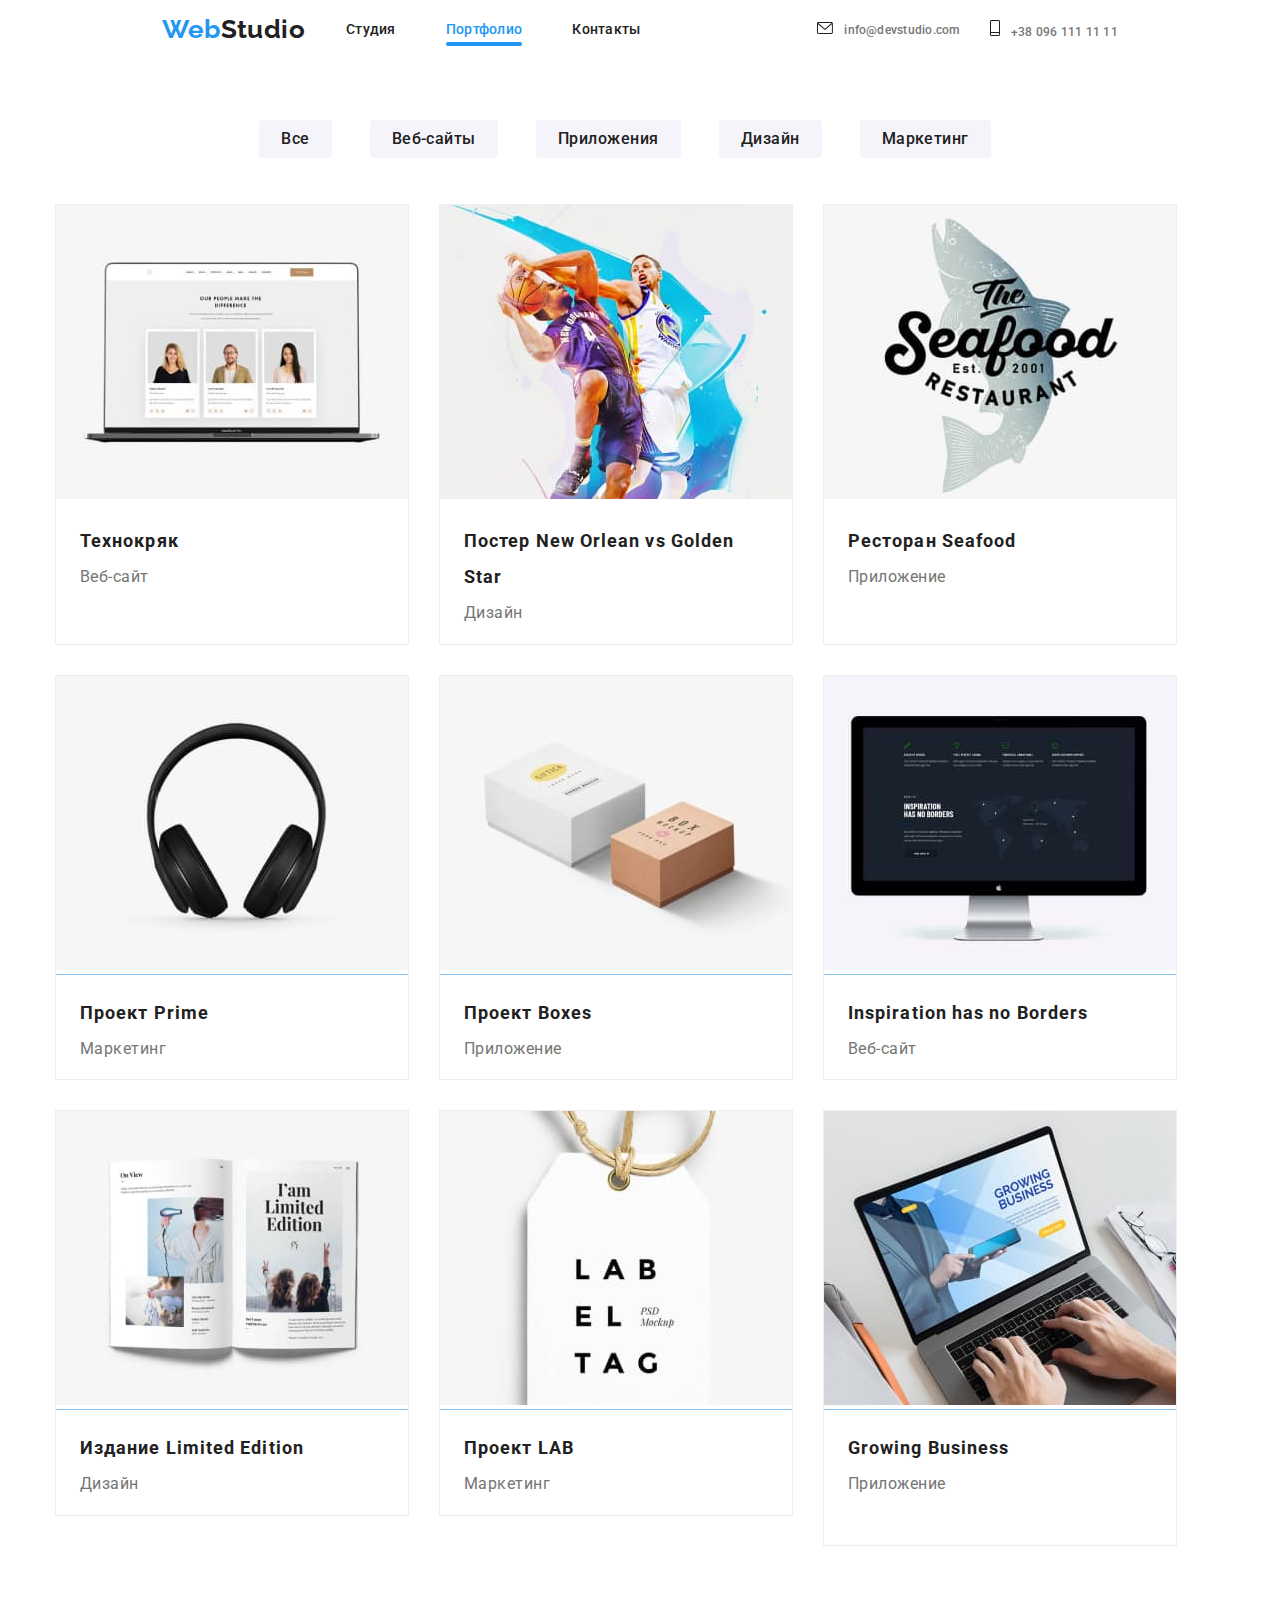
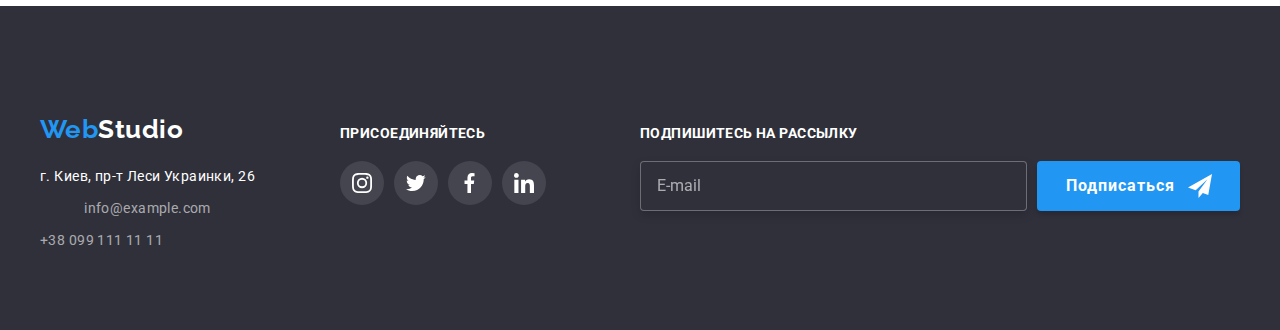
==== commit 86f8cbf1: "дюбрьм" ====
--- a/portfolio.html
+++ b/portfolio.html
@@ -20,7 +20,7 @@
   </head>
 
   <body class="body">
-    <header class="page-header">
+    <header class="page-header container">
       
          <a href="./index.html" class="logo"
               ><span class="blue">Web</span>Studio</a
@@ -47,20 +47,16 @@
            
             <ul class="site-nav list">
               <li class="item">
-                <a href="./index.html" class="current">Студия</a>
+                <a href="./index.html" >Студия</a>
               </li>
               <li class="item">
-                <a href="./portfolio.html">Портфолио</a>
+                <a href="./portfolio.html" class="current">Портфолио</a>
               </li>
               <li class="item">
                 <a href="#">Контакты</a>
               </li>
             </ul>
          
-
-          
-
-
           </nav>
             <div class="contacts">
               <a href="mailto:info@devstudio.com" class="envelope-link">
@@ -78,9 +74,9 @@
                 </svg>
                 +38 096 111 11 11</a>
             
-         
-        </div>
-      
+            </div>
+            </div>
+            </div>
      
     </header>
 
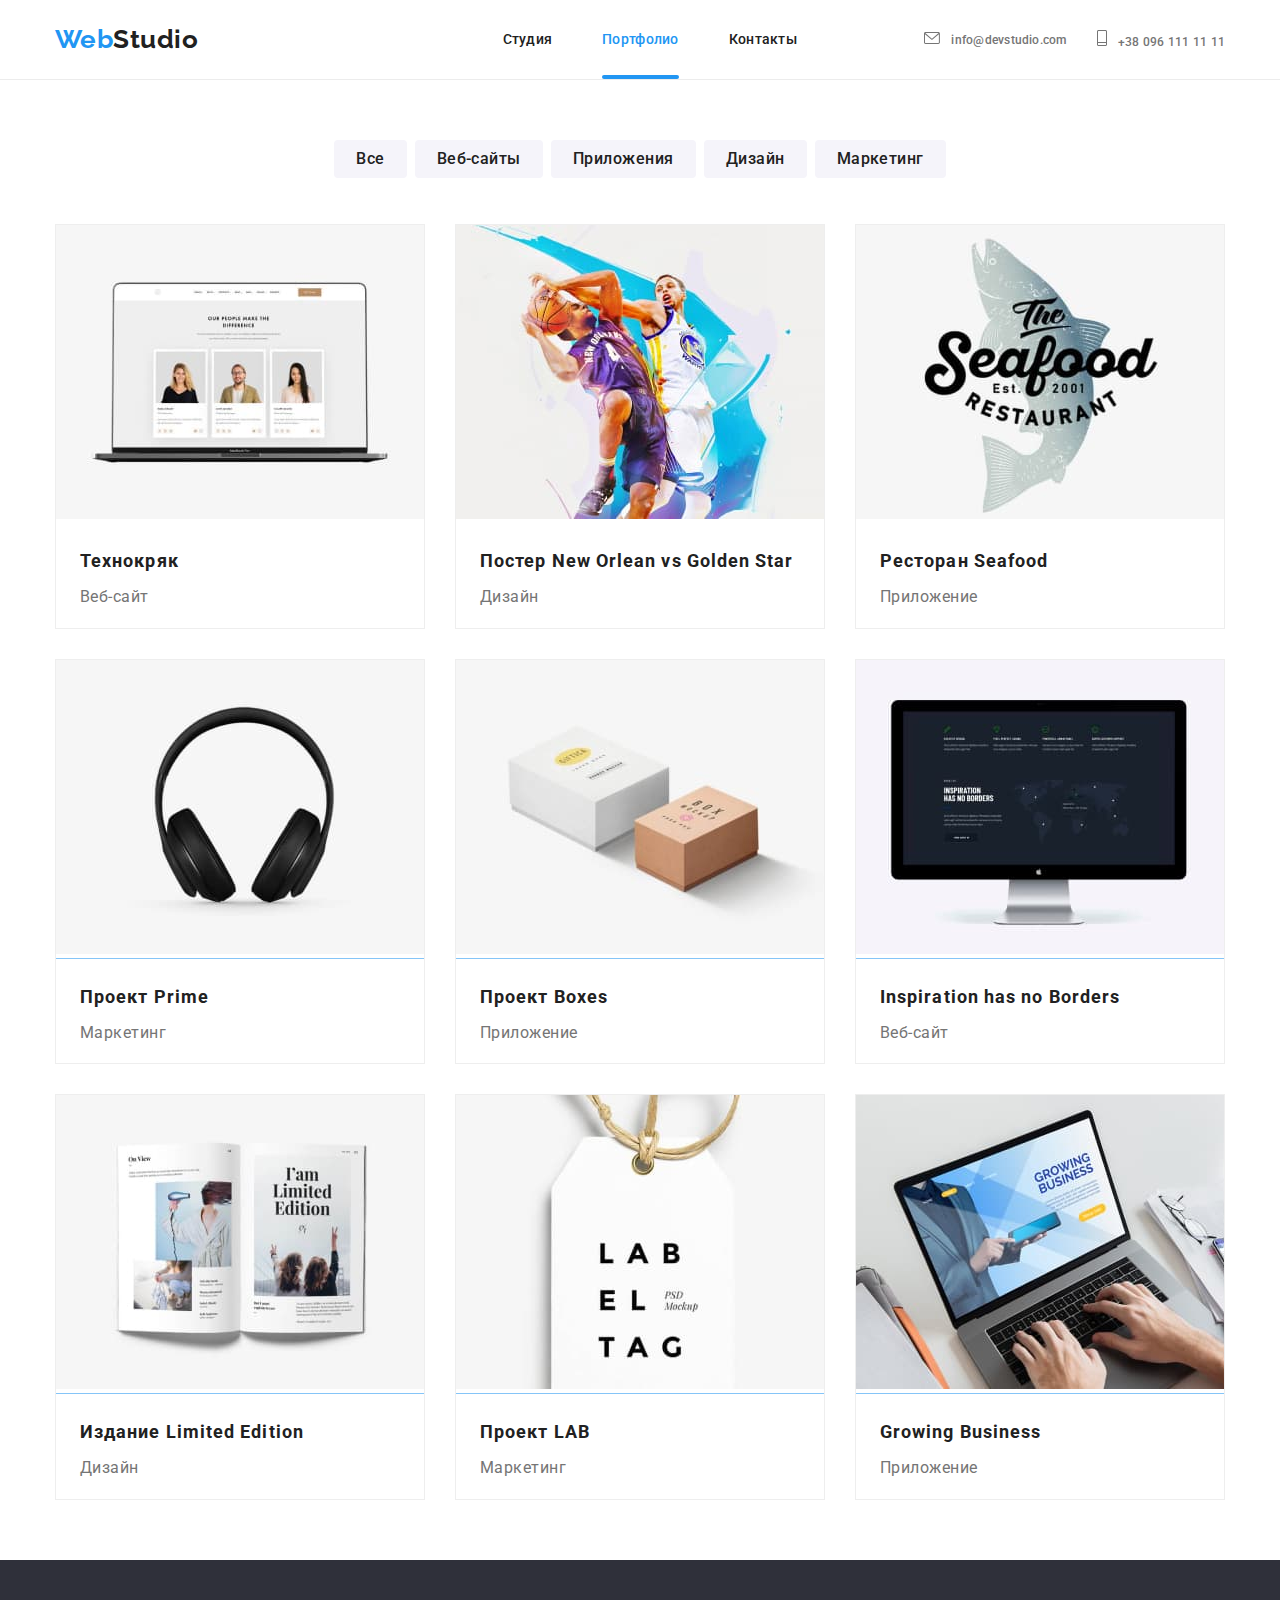
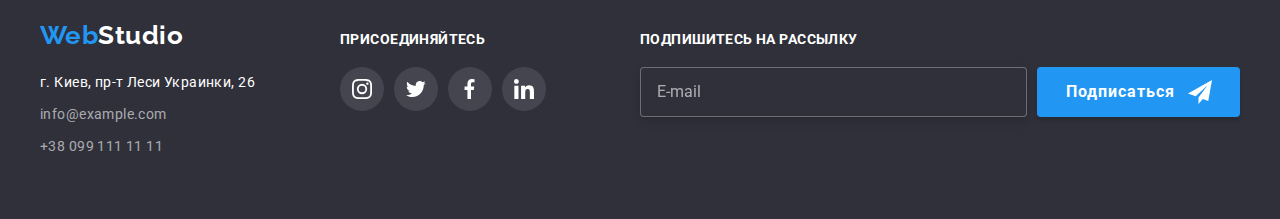
==== commit 519a9ddd: "Добавляє контейнер новий" ====
--- a/portfolio.html
+++ b/portfolio.html
@@ -20,8 +20,8 @@
   </head>
 
   <body class="body">
-    <header class="page-header container">
-      
+   <header class="page-header">
+      <div class="container-h">
          <a href="./index.html" class="logo"
               ><span class="blue">Web</span>Studio</a
             >
@@ -77,9 +77,8 @@
             </div>
             </div>
             </div>
-     
+   </div>
     </header>
-
 
     <main>
       <section class="menu container">
--- a/sass/main.css
+++ b/sass/main.css
@@ -59,10 +59,18 @@
   background: #ffffff;
   padding-left: 15px;
   padding-right: 15px;
-}
-
-@media (min-width: 1200px) {
+  border-bottom: 1px solid #ececec;
+}
+
+@media (min-width: 768px) {
   .page-header {
+    height: 80px;
+  }
+}
+
+@media (min-width: 1200px) {
+  .page-header {
+    height: 80px;
     -webkit-box-pack: center;
         -ms-flex-pack: center;
             justify-content: center;
@@ -88,6 +96,7 @@
 }
 
 .page-header .burger-btn {
+  padding: 0;
   border: none;
   background: transparent;
 }
@@ -142,6 +151,12 @@
   background-position: center;
   background-image: -webkit-gradient(linear, left top, right top, from(rgba(47, 48, 58, 0.4)), to(rgba(47, 48, 58, 0.4))), url("../images/hero-opt/hero-mobil1x.jpg");
   background-image: linear-gradient(to right, rgba(47, 48, 58, 0.4), rgba(47, 48, 58, 0.4)), url("../images/hero-opt/hero-mobil1x.jpg");
+}
+
+@media (min-width: 1200px) {
+  .hero {
+    height: 600px;
+  }
 }
 
 @media screen and (min-device-pixel-ratio: 2), screen and (-webkit-min-device-pixel-ratio: 2), screen and (min-resolution: 192dpi), screen and (min-resolution: 2dppx) {
@@ -189,6 +204,13 @@
   text-transform: uppercase;
   margin-top: 0;
   margin-bottom: 30px;
+}
+
+@media (min-width: 1200px) {
+  .hero-title {
+    font-size: 44px;
+    line-height: 1.36;
+  }
 }
 
 .hero-button {
@@ -273,15 +295,22 @@
 @media (min-width: 768px) {
   .feacher-list-item {
     width: 354px;
-  }
-  .feacher-list-item:nth-child(2n + 1) {
-    margin-right: 30px;
-  }
-}
-
-@media (min-width: 768px) and (min-width: 1200px) {
+    -webkit-box-align: start;
+        -ms-flex-align: start;
+            align-items: flex-start;
+  }
+}
+
+.feacher-list-item:nth-child(2n + 1) {
+  margin-right: 30px;
+}
+
+@media (min-width: 1200px) {
   .feacher-list-item {
     width: 270px;
+    -webkit-box-align: start;
+        -ms-flex-align: start;
+            align-items: flex-start;
   }
   .feacher-list-item:not(:last-child) {
     margin-right: 30px;
@@ -303,7 +332,9 @@
 
 @media (min-width: 1200px) {
   .feacher-title {
-    text-align: left;
+    -webkit-box-pack: left;
+        -ms-flex-pack: left;
+            justify-content: left;
   }
 }
 
@@ -385,6 +416,21 @@
   color: #212121;
 }
 
+.team .container-team {
+  width: 100%;
+  max-width: 450px;
+}
+
+@media (min-width: 768px) {
+  .team .container-team {
+    max-width: 100%;
+  }
+}
+
+.team img {
+  width: 100%;
+}
+
 .team .photo {
   display: -webkit-box;
   display: -ms-flexbox;
@@ -412,12 +458,15 @@
     -webkit-box-direction: normal;
         -ms-flex-direction: row;
             flex-direction: row;
-    -webkit-box-pack: justify;
-        -ms-flex-pack: justify;
-            justify-content: space-between;
+    -webkit-box-pack: center;
+        -ms-flex-pack: center;
+            justify-content: center;
     -webkit-box-align: start;
         -ms-flex-align: start;
             align-items: flex-start;
+  }
+  .team .photo:nth-child(2n + 1) {
+    margin-right: 30px;
   }
 }
 
@@ -433,6 +482,9 @@
   .team .team-item {
     width: 354px;
     height: 536px;
+  }
+  .team .team-item:nth-child(2n + 1) {
+    margin-right: 30px;
   }
 }
 
@@ -518,12 +570,18 @@
   fill: #2196f3;
 }
 
+.team .media-list .social:hover svg,
+.team .media-list .social:focus svg {
+  fill: #ffffff;
+}
+
 .team .media-list .footer-social:hover .footer-social-link {
   background: #2196f3;
 }
 
 .team .media-list .social:hover .social-link {
   background: #2196f3;
+  fill: #ffffff;
 }
 
 .team .media-list .social-link {
@@ -856,6 +914,21 @@
   margin: 0;
 }
 
+@media (min-width: 768px) {
+  .footer .footer-list {
+    display: -webkit-box;
+    display: -ms-flexbox;
+    display: flex;
+    -webkit-box-orient: vertical;
+    -webkit-box-direction: normal;
+        -ms-flex-direction: column;
+            flex-direction: column;
+    -webkit-box-align: start;
+        -ms-flex-align: start;
+            align-items: flex-start;
+  }
+}
+
 @media (min-width: 1200px) {
   .footer .footer-list li {
     text-align: left;
@@ -944,6 +1017,13 @@
     -webkit-box-align: start;
         -ms-flex-align: start;
             align-items: flex-start;
+    margin-bottom: 0;
+  }
+}
+
+@media screen and (min-width: 1200px) {
+  .footer .spysok {
+    margin-bottom: 0;
   }
 }
 
@@ -964,6 +1044,12 @@
   color: #ffffff;
   margin-top: 60px;
   margin-bottom: 20px;
+}
+
+@media (min-width: 768px) {
+  .footer .footer-title {
+    margin-top: 0;
+  }
 }
 
 .footer .footer-media-list {
@@ -1032,6 +1118,7 @@
 
 @media (min-width: 1200px) {
   .footer .footer-form-title {
+    margin-top: 0;
     text-align: left;
   }
 }
@@ -1170,7 +1257,8 @@
           transform: translate(-50%, -50%) scale(1);
   -webkit-transition: opacity 250ms cubic-bezier(0.4, 0, 0.2, 1);
   transition: opacity 250ms cubic-bezier(0.4, 0, 0.2, 1);
-  width: 450px;
+  width: 100%;
+  max-width: 450px;
   height: 609px;
   background-color: white;
   -webkit-box-shadow: 0px 1px 3px rgba(0, 0, 0, 0.12), 0px 1px 1px rgba(0, 0, 0, 0.14), 0px 2px 1px rgba(0, 0, 0, 0.2);
@@ -1178,9 +1266,16 @@
   border-radius: 4px;
 }
 
+@media (min-width: 768px) {
+  .modal {
+    width: 100%;
+  }
+}
+
 @media (min-width: 1200px) {
   .modal {
     width: 528px;
+    max-width: 528px;
     height: 581px;
   }
 }
@@ -1250,7 +1345,8 @@
   -webkit-box-direction: normal;
       -ms-flex-direction: column;
           flex-direction: column;
-  width: 370px;
+  width: 100%;
+  max-width: 370px;
   height: 40px;
   border: 1px solid rgba(33, 33, 33, 0.2);
   -webkit-box-sizing: border-box;
@@ -1258,11 +1354,23 @@
   border-radius: 4px;
 }
 
-@media (min-width: 1200px) {
+@media (min-width: 768px) {
   .form-field input {
-    width: 448px;
+    width: 370px;
     height: 40px;
   }
+}
+
+@media (min-width: 1200px) {
+  .form-field input {
+    width: 100%;
+    max-width: 100%;
+    height: 40px;
+  }
+}
+
+.form-field {
+  width: 100%;
 }
 
 .form-field:not(:last-child) {
@@ -1363,7 +1471,8 @@
 
 .comment {
   padding: 12px 16px;
-  width: 370px;
+  width: 100%;
+  max-width: 370px;
   height: 120px;
   margin-bottom: 20px;
   border: 1px solid rgba(33, 33, 33, 0.2);
@@ -1375,9 +1484,17 @@
   transition: color 250ms cubic-bezier(0.4, 0, 0.2, 1);
 }
 
-@media (min-width: 1200px) {
+@media (min-width: 768px) {
   .comment {
     width: 448px;
+    height: 120px;
+  }
+}
+
+@media (min-width: 1200px) {
+  .comment {
+    width: 100%;
+    max-width: 100%;
     height: 120px;
   }
 }
@@ -1399,6 +1516,16 @@
   line-height: 1.2;
   letter-spacing: 0.03em;
   color: #757575;
+}
+
+@media screen and (min-width: 320px) {
+  .form-field label.form-txt {
+    display: -webkit-box;
+    display: -ms-flexbox;
+    display: flex;
+    -ms-flex-wrap: wrap;
+        flex-wrap: wrap;
+  }
 }
 
 .form-field label.form-txt {
@@ -1476,6 +1603,12 @@
 
 .menu-container {
   display: none;
+}
+
+@media screen and (max-width: 767px) {
+  .menu-container {
+    z-index: 100;
+  }
 }
 
 @media (min-width: 768px) {
@@ -1617,7 +1750,21 @@
   height: 4px;
   border-radius: 2px;
   background-color: #2196f3;
-  bottom: -8px;
+  bottom: -32px;
+}
+
+.site-nav.list {
+  -webkit-box-align: center;
+      -ms-flex-align: center;
+          align-items: center;
+}
+
+@media (min-width: 768px) {
+  .site-nav.list {
+    -webkit-box-align: center;
+        -ms-flex-align: center;
+            align-items: center;
+  }
 }
 
 .contacts {
@@ -1667,7 +1814,7 @@
 }
 
 .envelope-picture {
-  fill: #212121;
+  fill: #757575;
   margin-right: 10px;
   -webkit-transition: fill 250ms cubic-bezier(0.4, 0, 0.2, 1);
   transition: fill 250ms cubic-bezier(0.4, 0, 0.2, 1);
@@ -1680,7 +1827,7 @@
 }
 
 .phone-picture {
-  fill: #212121;
+  fill: #757575;
   margin-right: 10px;
   -webkit-transition: fill 250ms cubic-bezier(0.4, 0, 0.2, 1);
   transition: fill 250ms cubic-bezier(0.4, 0, 0.2, 1);
@@ -1757,6 +1904,65 @@
   color: #2196f3;
 }
 
+.container-h {
+  padding-left: 15px;
+  padding-right: 15px;
+  margin-left: auto;
+  margin-right: auto;
+  display: -webkit-box;
+  display: -ms-flexbox;
+  display: flex;
+  -webkit-box-align: center;
+      -ms-flex-align: center;
+          align-items: center;
+  -webkit-box-orient: horizontal;
+  -webkit-box-direction: normal;
+      -ms-flex-direction: row;
+          flex-direction: row;
+  -webkit-box-pack: justify;
+      -ms-flex-pack: justify;
+          justify-content: space-between;
+  width: 100%;
+}
+
+@media (min-width: 768px) {
+  .container-h {
+    display: -webkit-box;
+    display: -ms-flexbox;
+    display: flex;
+    -webkit-box-orient: horizontal;
+    -webkit-box-direction: normal;
+        -ms-flex-direction: row;
+            flex-direction: row;
+    -webkit-box-align: center;
+        -ms-flex-align: center;
+            align-items: center;
+    -webkit-box-pack: justify;
+        -ms-flex-pack: justify;
+            justify-content: space-between;
+    width: 768px;
+  }
+}
+
+@media (min-width: 1200px) {
+  .container-h {
+    display: -webkit-box;
+    display: -ms-flexbox;
+    display: flex;
+    -webkit-box-orient: horizontal;
+    -webkit-box-direction: normal;
+        -ms-flex-direction: row;
+            flex-direction: row;
+    -webkit-box-align: center;
+        -ms-flex-align: center;
+            align-items: center;
+    -webkit-box-pack: justify;
+        -ms-flex-pack: justify;
+            justify-content: space-between;
+    width: 1200px;
+  }
+}
+
 .container-port {
   padding: 0;
 }
@@ -1779,6 +1985,15 @@
   .flex-element:nth-child(2n + 1) {
     margin-right: 30px;
   }
+}
+
+@media (min-width: 768px) and (min-width: 1200px) {
+  .flex-element {
+    width: 370px;
+  }
+}
+
+@media (min-width: 768px) {
   .flex-element:not(:last-child) {
     margin-bottom: 30px;
   }
@@ -1803,7 +2018,7 @@
   .flex-element:nth-child(3n) {
     margin-right: 0;
   }
-  .flex-element:nth-child(3n):nth-last-child(-n + 3) {
+  .flex-element:nth-last-child(-n + 3) {
     margin-bottom: 0;
   }
 }
@@ -1931,12 +2146,6 @@
   }
   .filter-item:nth-child(3n) {
     margin-bottom: 0px;
-  }
-}
-
-@media (min-width: 1200px) {
-  .filter-item :nth-child(3n + 1) {
-    margin-right: 30px;
   }
 }
 
@@ -1980,6 +2189,9 @@
   margin-bottom: 0;
   text-decoration: none;
   list-style: none;
+  -webkit-box-align: baseline;
+      -ms-flex-align: baseline;
+          align-items: baseline;
 }
 
 .link-a {
